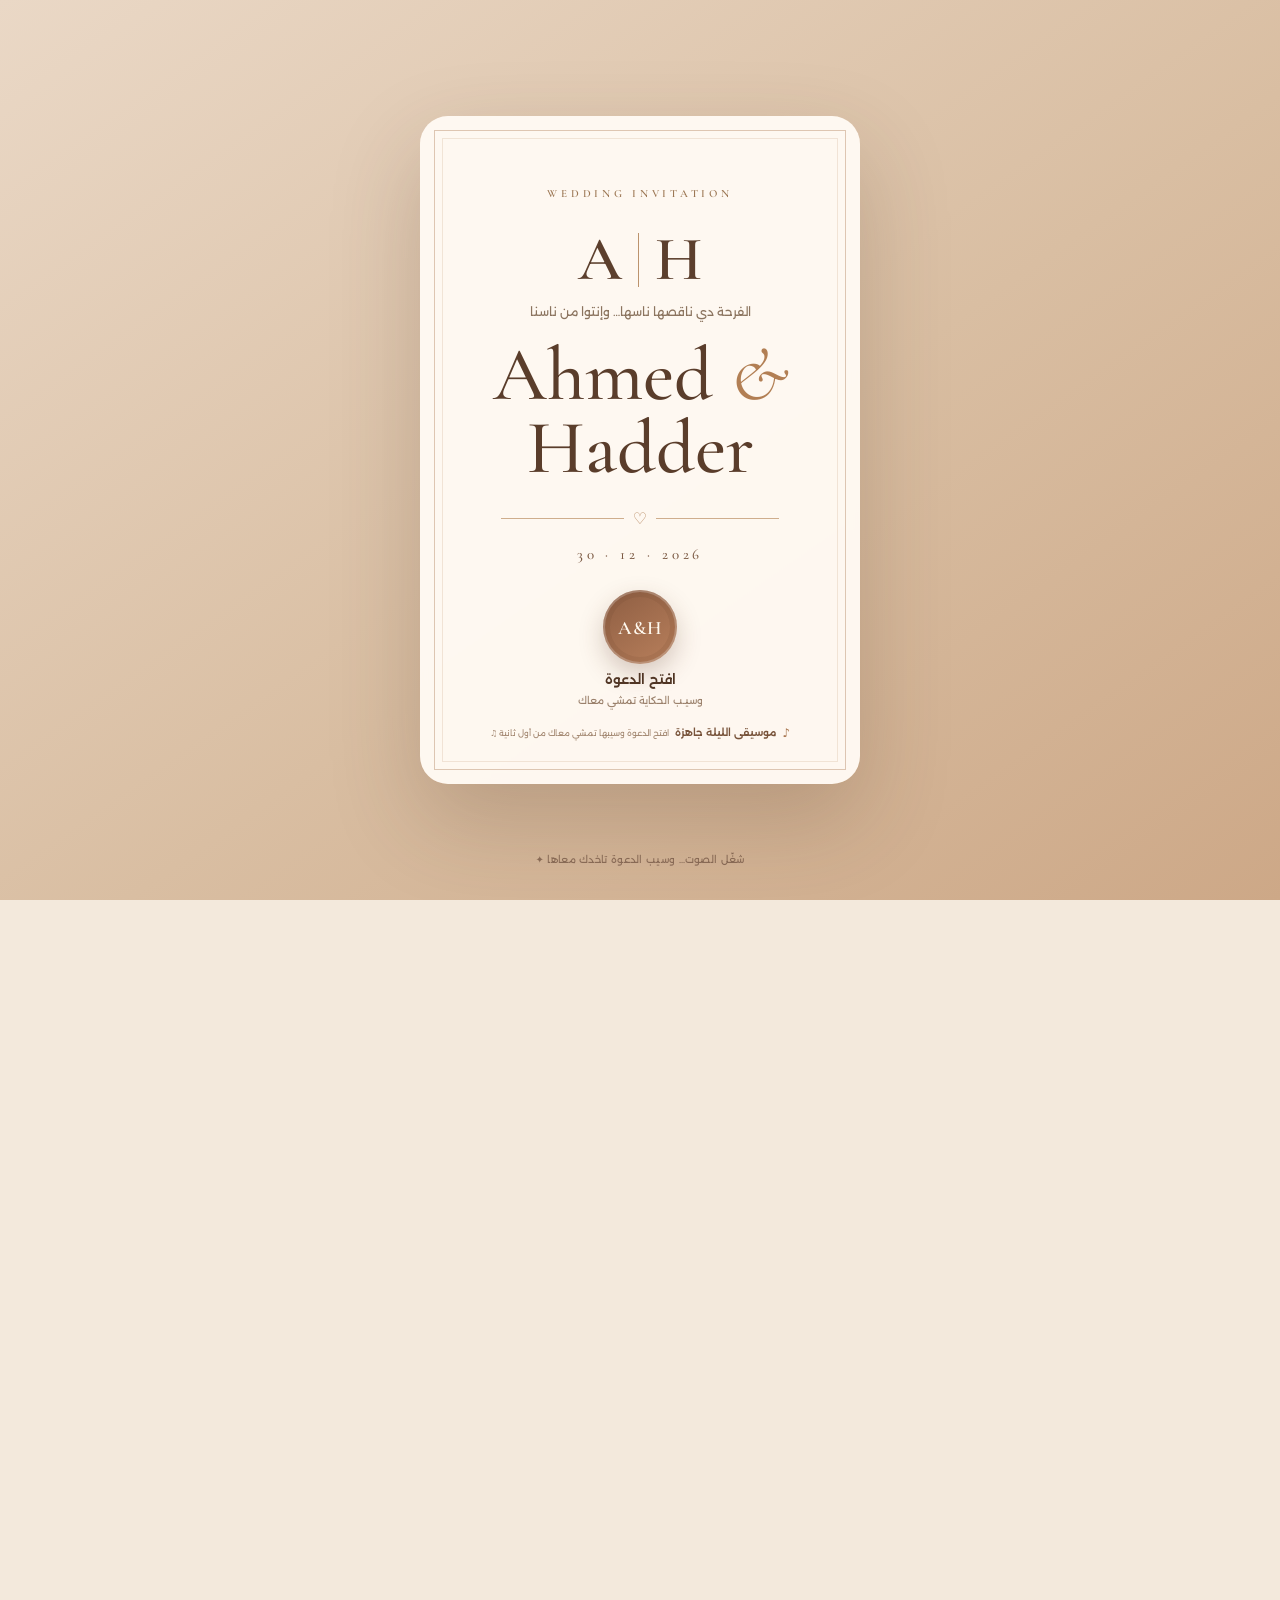
==== index.html @ 947fc5a4 "change" ====
<!doctype html>
<html lang="ar" dir="rtl">
<head>
  <meta charset="utf-8" />
  <base href="/" />
  <meta name="viewport" content="width=device-width, initial-scale=1, viewport-fit=cover" />
  <meta name="theme-color" content="#cdb091" />
  <meta name="description" content="دعوة زفاف Ahmed & Hadder" />
  <title>Ahmed & Hadder — Wedding Invitation</title>
  <link rel="preconnect" href="https://fonts.googleapis.com">
  <link rel="preconnect" href="https://fonts.gstatic.com" crossorigin>
  <link rel="preload" as="image" href="/assets/invitation-cover-v16.webp" type="image/webp" fetchpriority="high">
  <link href="https://fonts.googleapis.com/css2?family=Alexandria:wght@300;400;500;600&family=Cormorant+Garamond:ital,wght@0,400;0,500;0,600;1,500&display=swap" rel="stylesheet">
  <link rel="stylesheet" href="/styles.css?v=16" />
</head>
<body class="locked">

  <div id="intro" class="intro" aria-label="فتح دعوة الزفاف">
    <div class="intro-grain"></div>
    <div class="intro-floral intro-floral--tl" aria-hidden="true"></div>
    <div class="intro-floral intro-floral--tr" aria-hidden="true"></div>
    <div class="intro-floral intro-floral--bl" aria-hidden="true"></div>
    <div class="intro-floral intro-floral--br" aria-hidden="true"></div>

    <div id="introCard" class="intro-card">
      <div class="intro-card__border"></div>
      <span class="intro-kicker">WEDDING INVITATION</span>
      <div class="intro-monogram">A <i></i> H</div>
      <p class="intro-small">الفرحة دي ناقصها ناسها… وإنتوا من ناسنا</p>
      <h1>Ahmed <em>&</em> Hadder</h1>
      <div class="intro-divider"><span></span><b>♡</b><span></span></div>
      <p class="intro-date">30 · 12 · 2026</p>
      <button id="openInvite" class="open-btn" type="button">
        <span class="seal-mini">A&H</span>
        <strong>افتح الدعوة</strong>
        <small>وسيـب الحكاية تمشي معاك</small>
      </button>
      <div class="intro-song"><span>♪</span><b>موسيقى الليلة جاهزة</b><small>افتح الدعوة وسيبها تمشي معاك من أول ثانية ♫</small></div>
    </div>
    <p class="intro-note">شغّل الصوت… وسيب الدعوة تاخدك معاها ✦</p>
  </div>

  <audio id="weddingAudio" preload="auto" loop playsinline>
    <source src="/assets/wedding-song-v16.mp3" type="audio/mpeg">
    <source src="/assets/wedding-song-v16.webm" type="audio/webm">
  </audio>

  <main id="site" class="site" aria-hidden="true">
    <section class="cover" id="home">
      <div class="cover-floral cover-floral--tl" aria-hidden="true"></div>
      <div class="cover-floral cover-floral--tr" aria-hidden="true"></div>
      <div class="cover-floral cover-floral--bl" aria-hidden="true"></div>
      <div class="cover-floral cover-floral--br" aria-hidden="true"></div>
      <div class="cover-glow"></div>
      <figure class="cover-frame">
        <picture>
          <source srcset="/assets/invitation-cover-v16.webp" type="image/webp">
          <img src="/assets/invitation-cover-v16.jpeg" alt="Ahmed & Hadder wedding invitation" width="1024" height="1536" decoding="async" fetchpriority="high" />
        </picture>
        <div class="cover-shine"></div>
      </figure>
      <div class="cover-bottom">
        <span>OUR DAY • OUR PEOPLE</span>
        <div class="mouse"><i></i></div>
      </div>
    </section>

    <section class="story section paper-section" id="story">
      <div class="paper-orbit orbit-one"></div>
      <div class="paper-orbit orbit-two"></div>
      <div class="section-title reveal">
        <span class="en">A LITTLE NOTE FROM US</span>
        <h2>من هنا هنبدأ بيتنا</h2>
        <div class="tiny-flower">✦</div>
      </div>
      <div class="story-copy reveal">
        <p>عدّت تفاصيل كتير لحد ما وصلنا لليوم ده، بس أكتر حاجة متأكدين منها إننا عايزين نبدأه وسط الناس اللي بنحبهم. عشان كده الدعوة دي مش مجرد ميعاد… دي عشان تكونوا جزء من ذكرى هنفضل فاكرينها طول العمر.</p>
        <p class="story-second">تعالوا افرحوا معانا من قلبكم، اضحكوا وارقصوا وخلو الليلة دي تاخد حقها 🤎</p>
        <div class="signature">Ahmed <em>&</em> Hadder</div>
      </div>
    </section>

    <section class="countdown-section section" id="countdown">
      <div class="section-title reveal">
        <span class="en">SAVE THE DATE</span>
        <h2>فاضل قد إيه ونشوفكم؟</h2>
      </div>
      <div class="countdown reveal" aria-label="العد التنازلي للحفل">
        <div class="count-box"><strong id="days">00</strong><span>يوم</span></div>
        <div class="count-box"><strong id="hours">00</strong><span>ساعة</span></div>
        <div class="count-box"><strong id="minutes">00</strong><span>دقيقة</span></div>
        <div class="count-box"><strong id="seconds">00</strong><span>ثانية</span></div>
      </div>
      <p class="count-note reveal">الأربعاء · 30 ديسمبر 2026</p>
    </section>

    <section class="details section paper-section" id="details">
      <div class="section-title reveal">
        <span class="en">THE CELEBRATION</span>
        <h2> دي التفاصيل</h2>
      </div>

      <div class="detail-stack">
        <article class="detail-card reveal">
          <div class="detail-number">01</div>
          <div class="detail-icon">◷</div>
          <span>الوقت</span>
          <h3>7:00 PM</h3>
          <p>من 7 هنكون مستنيينكم… تعالوا بدري عشان نسلم عليكم قبل الزحمة 🤎</p>
          <button id="calendarBtn" class="calendar-inline" type="button"><span>＋</span> حط اليوم في التقويم</button>
        </article>

        <article class="detail-card reveal">
          <div class="detail-number">02</div>
          <div class="detail-icon">⌖</div>
          <span>المكان</span>
          <h3>Le Ciel Hotel</h3>
          <p>Lailaty Hall</p>
          <a id="mapBtn" class="soft-link" href="#" target="_blank" rel="noopener">هات الطريق <b>↗</b></a>
        </article>
      </div>


    </section>

    <section class="wishes section" id="wishes">
      <div class="section-title reveal">
        <span class="en">FROM OUR FAVORITE PEOPLE</span>
        <h2>كلمتين من ناسنا</h2>
        <p>كل كلمة منكم هتفضل حتة حلوة من اليوم ده</p>
      </div>
      <div class="wishes-slider reveal empty" id="wishesSlider" aria-label="تعليقات الأهل والأصدقاء">
        <div class="wishes-viewport">
          <div class="wishes-track" id="wishesTrack"></div>
        </div>
        <div class="wishes-controls">
          <button id="wishPrev" class="wish-nav" type="button" aria-label="التعليق السابق">‹</button>
          <div class="wish-count" aria-live="polite"><strong id="wishCurrent">00</strong><i></i><span id="wishTotal">00</span></div>
          <button id="wishNext" class="wish-nav" type="button" aria-label="التعليق التالي">›</button>
        </div>
      </div>

      <div class="guestbook reveal">
        <div class="guestbook-head">
          <span>GUEST BOOK</span>
          <h3>سيب لنا كلمة نرجع نقراها بعدين</h3>
        </div>
        <form id="wishForm" class="wish-form">
          <input id="wishName" type="text" maxlength="30" placeholder="اسمك" required />
          <textarea id="wishMessage" maxlength="180" placeholder="اكتب اللي نفسك تقوله لـ Ahmed & Hadder…" required></textarea>
          <button type="submit" class="primary-btn">سيب كلمتك 🤎</button>
        </form>
      </div>
    </section>

    <section class="closing section paper-section" id="closing">
      <div class="closing-card reveal">
        <span class="en">CAN'T WAIT TO SEE YOU</span>
        <div class="closing-mark">A <i></i> H</div>
        <h2>مستنيينكم</h2>
        <p>من غيركم الليلة هتبقى ناقصة. مش محتاجين منكم غير إنكم تيجوا بقلب خفيف وفرحة كبيرة، ونعيش اليوم ده سوا.</p>
        <div class="closing-date">30 / 12 / 2026</div>
      </div>
    </section>

    <footer>
      <span>ONE NIGHT • ONE MEMORY</span>
      <strong>Ahmed & Hadder</strong>
      <small class="music-credit">Local wedding audio • loops all night ♫</small>
      <small class="dev-credit">DEV : Ziad</small>
    </footer>
  </main>

  <div id="player" class="player local-audio-player" aria-label="مشغل موسيقى الفرح">
    <button id="audioToggle" class="audio-toggle" type="button" aria-label="تشغيل أو إيقاف الموسيقى">
      <span class="audio-icon audio-icon-play">▶</span>
      <span class="audio-icon audio-icon-pause">Ⅱ</span>
    </button>
    <div class="audio-copy">
      <small>NOW PLAYING • LOCAL AUDIO</small>
      <strong>عشان حبيبي — أغنية الفرح</strong>
      <div class="audio-progress" id="audioProgress" role="progressbar" aria-label="تقدم الأغنية">
        <i id="audioProgressBar"></i>
      </div>
    </div>
    <button id="audioMute" class="audio-mute" type="button" aria-label="كتم الصوت">♪</button>
  </div>

  <div class="scroll-progress" aria-hidden="true"><i id="scrollProgress"></i></div>
  <div id="toast" class="toast" role="status"></div>

  <script src="/app.js?v=16" defer></script>
</body>
</html>
---- styles.css ----
:root{
  --paper:#f3e9dc;
  --paper-2:#ead9c7;
  --latte:#d4b493;
  --latte-2:#c19a75;
  --brown:#5c3f2d;
  --brown-2:#7b5940;
  --ink:#37271d;
  --cream:#fffaf4;
  --gold:#b88758;
  --rose:#9a6e5b;
  --line:rgba(92,63,45,.16);
  --shadow:0 30px 80px rgba(81,54,35,.18);
}
*{box-sizing:border-box}
html{scroll-behavior:smooth;background:var(--paper)}
body{margin:0;background:var(--paper);color:var(--ink);font-family:"Alexandria",system-ui,sans-serif;overflow-x:hidden}
body.locked{overflow:hidden}
button,a,input,textarea{font:inherit}
button{cursor:pointer}
a{text-decoration:none;color:inherit}
::selection{background:#b88758;color:#fff}

/* Intro */
.intro{position:fixed;inset:0;z-index:9999;display:grid;place-items:center;overflow:hidden;background:
radial-gradient(circle at 12% 15%,rgba(255,255,255,.72),transparent 25%),
radial-gradient(circle at 86% 84%,rgba(160,110,75,.12),transparent 29%),
linear-gradient(145deg,#ead8c6 0%,#d9bea2 52%,#cda887 100%);transition:opacity 1s ease,visibility 1s ease;isolation:isolate}
.intro::before{content:"";position:absolute;inset:-20%;background:repeating-linear-gradient(0deg,rgba(255,255,255,.08) 0 1px,transparent 1px 4px);opacity:.5;mix-blend-mode:soft-light;transform:rotate(-9deg);pointer-events:none}
.intro.hide{opacity:0;visibility:hidden;pointer-events:none}
.intro-grain{position:absolute;inset:0;opacity:.16;pointer-events:none;background-image:url("data:image/svg+xml,%3Csvg viewBox='0 0 180 180' xmlns='http://www.w3.org/2000/svg'%3E%3Cfilter id='n'%3E%3CfeTurbulence type='fractalNoise' baseFrequency='.8' numOctaves='4' stitchTiles='stitch'/%3E%3C/filter%3E%3Crect width='100%25' height='100%25' filter='url(%23n)' opacity='.25'/%3E%3C/svg%3E")}
.botanical{position:absolute;width:340px;height:520px;opacity:.22;filter:blur(.1px);border-radius:50%;pointer-events:none}
.botanical::before,.botanical::after{content:"";position:absolute;border:1px solid rgba(85,58,40,.42);border-radius:70% 0 70% 0;transform:rotate(28deg)}
.botanical::before{width:150px;height:55px;left:60px;top:150px;box-shadow:60px 70px 0 -1px rgba(0,0,0,0),60px 70px 0 0 rgba(85,58,40,.25)}
.botanical::after{width:125px;height:46px;left:155px;top:235px;transform:rotate(210deg)}
.botanical-a{left:-120px;top:-150px;transform:rotate(18deg)}
.botanical-b{right:-110px;bottom:-180px;transform:rotate(205deg)}
.intro-card{position:relative;z-index:2;width:min(88vw,440px);min-height:610px;padding:72px 42px 44px;background:rgba(255,250,244,.92);box-shadow:0 36px 90px rgba(81,53,33,.28);display:flex;flex-direction:column;align-items:center;justify-content:center;text-align:center;transition:transform 1.15s cubic-bezier(.2,.8,.2,1),opacity .8s ease;transform-origin:center}
.intro-card::before,.intro-card::after{content:"";position:absolute;width:150px;height:150px;border:1px solid rgba(184,135,88,.26);border-radius:50%}
.intro-card::before{left:-82px;top:-78px}.intro-card::after{right:-78px;bottom:-70px}
.intro-card__border{position:absolute;inset:16px;border:1px solid rgba(184,135,88,.45);pointer-events:none}
.intro-card__border::after{content:"";position:absolute;inset:7px;border:1px solid rgba(184,135,88,.18)}
.intro-kicker{font:600 11px/1 "Cormorant Garamond",serif;letter-spacing:.34em;color:#9b7653}
.intro-monogram{direction:ltr;display:flex;align-items:center;gap:16px;font:600 62px/1 "Cormorant Garamond",serif;color:var(--brown);margin:30px 0 13px}.intro-monogram i{width:1px;height:54px;background:#bc936d}
.intro-small{font-size:12px;color:#8b745f;margin:0}.intro h1{direction:ltr;font:500 clamp(50px,8vw,76px)/.96 "Cormorant Garamond",serif;color:#5a3d2b;margin:20px 0 14px}.intro h1 em{font-weight:400;color:#b27f54}
.intro-divider{display:flex;align-items:center;gap:9px;width:78%;color:#b78961;margin:11px 0}.intro-divider span{height:1px;background:#cfae8d;flex:1}.intro-divider b{font-weight:400}
.intro-date{direction:ltr;font:500 15px/1 "Cormorant Garamond",serif;letter-spacing:.26em;color:#7c5b44;margin:8px 0 28px}
.open-btn{border:0;background:transparent;display:flex;flex-direction:column;align-items:center;color:#503524;gap:7px;padding:0}.open-btn strong{font-size:13px;font-weight:600}.open-btn small{font-size:10px;color:#9b816c;font-weight:400}.seal-mini{width:74px;height:74px;border-radius:50%;display:grid;place-items:center;background:linear-gradient(145deg,#8d5d42,#b9805c);color:#fff9ef;box-shadow:0 10px 25px rgba(94,57,37,.25),inset 0 0 0 2px rgba(255,255,255,.22),inset 0 0 0 7px rgba(85,49,30,.09);font:600 19px/1 "Cormorant Garamond",serif;letter-spacing:.06em;transition:.35s ease}.open-btn:hover .seal-mini{transform:translateY(-4px) rotate(-4deg);box-shadow:0 16px 32px rgba(94,57,37,.32),inset 0 0 0 2px rgba(255,255,255,.22),inset 0 0 0 7px rgba(85,49,30,.09)}
.intro.opening .intro-card{transform:scale(1.06) rotateX(7deg);opacity:0}.intro-note{position:absolute;bottom:max(24px,env(safe-area-inset-bottom));font-size:10px;color:#6f5140;opacity:.72;letter-spacing:.03em}

.site{opacity:0;transition:opacity .8s ease}.site.ready{opacity:1}.section{position:relative;padding:110px 22px;overflow:hidden}
.paper-section{background:linear-gradient(180deg,#f7efe5,#edddcb)}
.paper-section::before{content:"";position:absolute;inset:0;background-image:linear-gradient(rgba(91,62,42,.025) 1px,transparent 1px),linear-gradient(90deg,rgba(91,62,42,.025) 1px,transparent 1px);background-size:28px 28px;mask-image:linear-gradient(to bottom,transparent,#000 20%,#000 80%,transparent);pointer-events:none}
.section-title{text-align:center;position:relative;z-index:2}.section-title .en{direction:ltr;display:block;font:600 11px/1 "Cormorant Garamond",serif;letter-spacing:.37em;color:#a3734c;margin-bottom:16px}.section-title h2{font-size:clamp(32px,5vw,58px);font-weight:500;line-height:1.4;margin:0;color:#523827}.section-title p{font-size:13px;color:#8a6d59;margin:12px 0 0}.tiny-flower{color:#b88758;margin-top:12px}

/* Cover using the user's exact image */
.cover{position:relative;min-height:100svh;background:linear-gradient(180deg,#cdb091 0%,#e4d0ba 52%,#f2e7db 100%);display:flex;align-items:center;justify-content:center;padding:34px 16px 86px;overflow:hidden}
.cover::before{content:"";position:absolute;inset:0;background:radial-gradient(circle at 50% 16%,rgba(255,255,255,.6),transparent 36%),radial-gradient(circle at 10% 86%,rgba(116,72,45,.12),transparent 30%)}
.cover-glow{position:absolute;width:80vw;height:80vw;border-radius:50%;border:1px solid rgba(255,255,255,.35);box-shadow:0 0 0 60px rgba(255,255,255,.08),0 0 0 120px rgba(255,255,255,.04)}
.cover-frame{position:relative;z-index:2;margin:0;width:min(92vw,615px);filter:drop-shadow(0 30px 48px rgba(79,49,29,.25));animation:coverFloat 7s ease-in-out infinite}
.cover-frame::before{content:"";position:absolute;inset:-9px;border:1px solid rgba(255,255,255,.62);z-index:2;pointer-events:none}.cover-frame img{display:block;width:100%;height:auto;max-height:88svh;object-fit:contain;background:#fff;border-radius:3px}.cover-shine{position:absolute;inset:0;overflow:hidden;pointer-events:none}.cover-shine::after{content:"";position:absolute;top:-20%;left:-55%;width:34%;height:140%;background:linear-gradient(90deg,transparent,rgba(255,255,255,.18),transparent);transform:rotate(10deg);animation:shine 5.8s ease-in-out infinite 1.2s}
.cover-bottom{position:absolute;bottom:22px;left:50%;transform:translateX(-50%);z-index:3;display:flex;flex-direction:column;align-items:center;gap:9px;color:#6b4d38}.cover-bottom>span{direction:ltr;font:600 9px/1 "Cormorant Garamond",serif;letter-spacing:.3em}.mouse{width:20px;height:31px;border:1px solid rgba(96,65,45,.46);border-radius:14px;display:flex;justify-content:center;padding-top:6px}.mouse i{width:2px;height:7px;border-radius:5px;background:#8d6549;animation:mouse 1.6s ease infinite}
@keyframes coverFloat{0%,100%{transform:translateY(0)}50%{transform:translateY(-8px)}}@keyframes shine{0%,45%{left:-55%}65%,100%{left:125%}}@keyframes mouse{0%{transform:translateY(0);opacity:1}80%,100%{transform:translateY(8px);opacity:0}}

.story{min-height:90svh;display:flex;flex-direction:column;justify-content:center;align-items:center}.story-copy{position:relative;z-index:2;width:min(720px,94%);text-align:center;margin-top:38px}.story-copy p{font-size:clamp(15px,2vw,18px);line-height:2.2;color:#6f5441;margin:0 auto;max-width:640px}.signature{direction:ltr;font:500 clamp(44px,7vw,70px)/1 "Cormorant Garamond",serif;color:#815a3c;margin-top:38px}.signature em{color:#bd8b60;font-weight:400}.paper-orbit{position:absolute;border:1px solid rgba(152,103,68,.13);border-radius:50%}.orbit-one{width:460px;height:460px;right:-250px;top:10%}.orbit-two{width:520px;height:520px;left:-340px;bottom:-140px}

.countdown-section{background:linear-gradient(160deg,#b89677 0%,#c9a989 50%,#af896b 100%);color:#fff;min-height:78svh;display:flex;flex-direction:column;justify-content:center}.countdown-section::after{content:"";position:absolute;inset:0;background:radial-gradient(circle at 15% 15%,rgba(255,255,255,.18),transparent 28%),radial-gradient(circle at 84% 80%,rgba(69,42,26,.14),transparent 30%)}.countdown-section .section-title{z-index:2}.countdown-section .section-title .en{color:#f4dfca}.countdown-section .section-title h2{color:#fff8f1}.countdown{position:relative;z-index:2;width:min(900px,96%);margin:52px auto 0;display:grid;grid-template-columns:repeat(4,1fr);gap:13px}.count-box{min-height:160px;border:1px solid rgba(255,255,255,.38);background:rgba(255,255,255,.13);backdrop-filter:blur(9px);display:flex;flex-direction:column;align-items:center;justify-content:center;border-radius:28px}.count-box strong{direction:ltr;font:500 clamp(52px,8vw,78px)/.85 "Cormorant Garamond",serif}.count-box span{font-size:11px;margin-top:13px;opacity:.85}.count-note{position:relative;z-index:2;text-align:center;color:#fff0e0;font-size:12px;letter-spacing:.04em;margin-top:25px}

.details{padding-bottom:130px}.detail-stack{width:min(930px,96%);margin:52px auto 0;display:grid;grid-template-columns:1fr 1fr;gap:18px}.detail-card{position:relative;background:rgba(255,250,244,.72);border:1px solid rgba(128,86,58,.14);border-radius:30px;padding:42px 34px;text-align:center;box-shadow:0 24px 60px rgba(85,56,36,.08);overflow:hidden}.detail-card::after{content:"";position:absolute;width:150px;height:150px;border:1px solid rgba(182,132,91,.14);border-radius:50%;right:-80px;bottom:-85px}.detail-number{position:absolute;left:25px;top:22px;font:600 12px/1 "Cormorant Garamond",serif;letter-spacing:.18em;color:#bb8d67}.detail-icon{width:62px;height:62px;border-radius:50%;margin:0 auto 20px;display:grid;place-items:center;border:1px solid rgba(151,101,67,.26);color:#9a6c4d;font-size:27px;background:#f8eee3}.detail-card>span{font-size:11px;color:#9a816c}.detail-card h3{direction:ltr;font:500 clamp(31px,4vw,46px)/1.1 "Cormorant Garamond",serif;color:#65462f;margin:10px 0}.detail-card p{font-size:12px;color:#8d735f;margin:6px 0}.soft-link{display:inline-flex;gap:8px;align-items:center;margin-top:20px;padding-bottom:5px;border-bottom:1px solid rgba(132,87,54,.35);font-size:11px;color:#7a5236}.soft-link b{font-size:15px;font-weight:400}.timeline{width:min(880px,94%);margin:34px auto 0;padding:26px 32px;background:#6c4b35;color:#fff7ef;border-radius:24px;display:grid;grid-template-columns:1fr 60px 1fr 60px 1fr;align-items:center;text-align:center;box-shadow:0 18px 45px rgba(88,55,33,.18)}.timeline div{display:flex;flex-direction:column;gap:5px}.timeline b{direction:ltr;font:500 26px/1 "Cormorant Garamond",serif;color:#f2d5b9}.timeline span{font-size:10px;opacity:.8}.timeline i{height:1px;background:rgba(255,255,255,.28)}.actions{display:flex;justify-content:center;gap:12px;flex-wrap:wrap;margin-top:32px}.primary-btn,.secondary-btn{border-radius:999px;padding:15px 25px;font-size:11px;transition:.3s ease;border:1px solid #6f4b34}.primary-btn{background:#68472f;color:#fffaf4}.secondary-btn{background:transparent;color:#68472f}.primary-btn:hover,.secondary-btn:hover{transform:translateY(-2px);box-shadow:0 13px 30px rgba(95,59,34,.16)}

.wishes{background:#d9bea2;padding-top:120px;padding-bottom:130px}.wishes::before{content:"";position:absolute;inset:0;background:radial-gradient(circle at 14% 20%,rgba(255,255,255,.2),transparent 25%),radial-gradient(circle at 90% 78%,rgba(110,67,42,.11),transparent 30%)}.wishes .section-title h2{color:#513729}.wishes .section-title .en{color:#75523c}.wishes-marquee{position:relative;z-index:2;width:100vw;margin-right:calc((100vw - 100%)/-2);margin-top:45px;overflow:hidden;mask-image:linear-gradient(to left,transparent,#000 8%,#000 92%,transparent)}.wishes-track{display:flex;gap:16px;width:max-content;animation:wishes 32s linear infinite;padding:12px 10px 26px}.wishes-marquee:hover .wishes-track{animation-play-state:paused}.wish-card{width:330px;min-height:210px;background:#f9f1e8;border:1px solid rgba(91,59,38,.11);border-radius:28px;padding:24px;box-shadow:0 18px 44px rgba(92,57,33,.1);display:grid;grid-template-columns:48px 1fr;grid-template-rows:auto 1fr;column-gap:12px;align-content:start}.avatar{grid-row:1;width:48px;height:48px;border-radius:50%;display:grid;place-items:center;background:#b28766;color:#fff;font-weight:600}.wish-card>div:nth-child(2){display:flex;flex-direction:column;justify-content:center}.wish-card strong{font-size:12px;color:#533725}.wish-card span{font-size:9px;color:#9b7e69;margin-top:3px}.wish-card p{grid-column:1/-1;font-size:12px;line-height:2;color:#735a48;margin:18px 0 0}.guestbook{position:relative;z-index:2;width:min(760px,94%);margin:55px auto 0;background:#fff8ef;border-radius:34px;padding:42px;box-shadow:0 28px 70px rgba(85,55,34,.12)}.guestbook-head{text-align:center}.guestbook-head span{direction:ltr;font:600 10px/1 "Cormorant Garamond",serif;letter-spacing:.35em;color:#a47854}.guestbook-head h3{font-size:28px;margin:10px 0 26px;color:#553a28}.wish-form{display:grid;gap:11px}.wish-form input,.wish-form textarea{width:100%;border:1px solid rgba(101,68,46,.15);background:#f4e8db;color:#513828;border-radius:18px;outline:none;padding:14px 16px;font-size:12px;transition:.2s ease}.wish-form textarea{min-height:120px;resize:vertical}.wish-form input:focus,.wish-form textarea:focus{border-color:#a57350;box-shadow:0 0 0 3px rgba(167,115,80,.09)}.wish-form .primary-btn{justify-self:center;margin-top:4px}.local-wishes{display:grid;gap:10px;margin-top:22px}.local-wish{background:#f2e4d5;border-radius:18px;padding:14px 16px}.local-wish strong{font-size:11px}.local-wish p{font-size:11px;line-height:1.8;margin:6px 0 0;color:#765b48}@keyframes wishes{from{transform:translateX(0)}to{transform:translateX(50%)}}

.closing{min-height:85svh;display:grid;place-items:center}.closing-card{position:relative;z-index:2;width:min(720px,94%);text-align:center;padding:86px 35px;border:1px solid rgba(151,103,68,.3);border-radius:320px 320px 30px 30px;background:rgba(255,250,245,.78);box-shadow:0 28px 70px rgba(82,53,34,.09)}.closing-card .en{direction:ltr;font:600 10px/1 "Cormorant Garamond",serif;letter-spacing:.34em;color:#9f7453}.closing-mark{direction:ltr;display:flex;align-items:center;justify-content:center;gap:14px;font:600 54px/1 "Cormorant Garamond",serif;color:#68472f;margin:20px 0}.closing-mark i{width:1px;height:42px;background:#b98a64}.closing-card h2{font-size:clamp(30px,5vw,52px);font-weight:500;margin:12px 0;color:#543827}.closing-card p{font-size:13px;line-height:2;color:#876b57;max-width:540px;margin:0 auto}.closing-date{direction:ltr;font:500 19px/1 "Cormorant Garamond",serif;letter-spacing:.24em;color:#916645;margin-top:30px}
footer{background:#4e3525;color:#ead6c3;padding:38px 20px;text-align:center;display:flex;flex-direction:column;gap:8px}footer span{font:500 10px/1 "Cormorant Garamond",serif;letter-spacing:.23em;opacity:.7}footer strong{direction:ltr;font:500 28px/1 "Cormorant Garamond",serif;color:#fff2e5}

/* Player + auto scroll */
.player{position:fixed;z-index:500;left:max(14px,env(safe-area-inset-left));bottom:max(14px,env(safe-area-inset-bottom));display:grid;grid-template-columns:48px minmax(135px,210px) 49px;align-items:center;gap:10px;padding:8px 9px;background:rgba(255,248,240,.92);border:1px solid rgba(109,74,50,.14);border-radius:999px;box-shadow:0 16px 44px rgba(80,50,30,.2);backdrop-filter:blur(14px);opacity:0;transform:translateY(25px);pointer-events:none;transition:.45s ease}.player.show{opacity:1;transform:none;pointer-events:auto}.player-disc{width:48px;height:48px;border-radius:50%;border:0;background:radial-gradient(circle at center,#d9bd9f 0 8%,#5d402d 9% 15%,#7a563d 16% 55%,#4d3324 56% 60%,#7a563d 61%);display:grid;place-items:center;color:#fff;box-shadow:inset 0 0 0 1px rgba(255,255,255,.15)}.player.playing .player-disc{animation:spin 4s linear infinite}.player-disc span{width:19px;height:19px;border-radius:50%;background:#e7cdb3;display:grid;place-items:center;color:#5d3f2b;font-size:10px}.player-copy{min-width:0;direction:ltr;text-align:left}.player-copy small{display:block;font:600 8px/1 "Cormorant Garamond",serif;letter-spacing:.2em;color:#9a7659}.player-copy strong{display:block;white-space:nowrap;overflow:hidden;text-overflow:ellipsis;font-size:10px;color:#523824;margin:5px 0 7px}.audio-line{height:2px;background:#e2cdb8;border-radius:4px;overflow:hidden}.audio-line i{display:block;width:0;height:100%;background:#7b553c}.scroll-toggle{width:48px;height:48px;border-radius:50%;border:1px solid rgba(92,62,42,.18);background:#f2e4d6;color:#6b4830;display:flex;flex-direction:column;align-items:center;justify-content:center;gap:1px}.scroll-toggle span{font-size:15px;line-height:1}.scroll-toggle small{font:700 6px/1 "Cormorant Garamond",serif;letter-spacing:.06em}.scroll-toggle:not(.active){opacity:.45}.scroll-progress{position:fixed;top:0;left:0;right:0;height:3px;z-index:700;background:transparent}.scroll-progress i{display:block;width:0;height:100%;background:#8c6143;box-shadow:0 0 10px rgba(140,97,67,.35)}.toast{position:fixed;z-index:800;left:50%;bottom:100px;transform:translate(-50%,18px);background:#513726;color:#fff7ef;border-radius:999px;padding:11px 18px;font-size:10px;opacity:0;pointer-events:none;transition:.3s ease}.toast.show{opacity:1;transform:translate(-50%,0)}@keyframes spin{to{transform:rotate(360deg)}}

.reveal{opacity:0;transform:translateY(30px);transition:opacity .85s ease,transform .85s cubic-bezier(.2,.8,.2,1)}.reveal.in-view{opacity:1;transform:none}

@media(max-width:760px){
  .intro-card{min-height:560px;padding:58px 30px 38px}.intro-monogram{font-size:54px}.intro h1{font-size:52px}.seal-mini{width:68px;height:68px}
  .section{padding:88px 15px}.cover{padding:20px 12px 76px}.cover-frame{width:min(94vw,560px)}.cover-frame img{max-height:90svh}
  .countdown{grid-template-columns:repeat(2,1fr);gap:10px}.count-box{min-height:126px}.detail-stack{grid-template-columns:1fr}.timeline{grid-template-columns:1fr;padding:22px 18px;gap:13px}.timeline i{width:1px;height:22px;justify-self:center}.actions{width:100%;max-width:560px;margin-left:auto;margin-right:auto}.primary-btn,.secondary-btn{width:100%;text-align:center}.guestbook{padding:30px 18px;border-radius:28px}.wishes-track{animation-duration:25s}.wish-card{width:286px}.closing-card{padding:72px 22px}.player{grid-template-columns:44px minmax(115px,1fr) 44px;right:14px;left:14px}.player-disc,.scroll-toggle{width:44px;height:44px}.player-copy strong{font-size:9px}.player-copy small{font-size:7px}}
@media(max-height:690px) and (max-width:760px){.intro-card{min-height:510px;padding-top:42px}.intro-monogram{margin:19px 0 8px}.intro h1{margin:13px 0 10px}.intro-date{margin-bottom:18px}.intro-note{display:none}}
@media(prefers-reduced-motion:reduce){*{animation:none!important;transition:none!important;scroll-behavior:auto!important}.reveal{opacity:1;transform:none}}

/* v3 heartfelt details + YouTube audio host */
.intro-song{direction:rtl;margin-top:18px;display:flex;align-items:center;justify-content:center;gap:6px;color:#78533a;font-size:10px}.intro-song span{font-size:12px;color:#a97650}.intro-song b{font-weight:600}.intro-song small{color:#a58a74}.story-second{margin-top:18px!important;color:#866954!important;font-size:13px!important}.yt-audio-host{position:fixed!important;width:200px!important;height:200px!important;left:-10000px!important;top:-10000px!important;overflow:hidden!important;pointer-events:none!important}.player-copy a{display:block;min-width:0}.player-copy a:hover strong{color:#8a5d3e}.cover-frame{will-change:transform}.site.ready .cover-frame{animation:coverReveal .95s cubic-bezier(.2,.8,.2,1) both,coverFloat 7s ease-in-out infinite .95s}@keyframes coverReveal{from{opacity:0;transform:scale(.965) translateY(16px);filter:blur(5px)}to{opacity:1;transform:scale(1) translateY(0);filter:blur(0)}}

/* =========================
   V4 — slider + looping auto scroll
   ========================= */
.rsvp-btn{display:inline-flex;flex-direction:column;align-items:center;justify-content:center;gap:4px;min-width:210px}
.rsvp-btn span{font-size:11px;line-height:1.2}
.rsvp-btn small{direction:ltr;font:500 11px/1 "Cormorant Garamond",serif;letter-spacing:.08em;opacity:.72}

/* Replace marquee with a clean slider */
.wishes-slider{position:relative;z-index:2;width:min(760px,92%);margin:48px auto 0}
.wishes-viewport{overflow:hidden;border-radius:30px;box-shadow:0 24px 60px rgba(92,57,33,.1)}
.wishes-track{display:flex;width:100%;gap:0!important;padding:0!important;animation:none!important;transition:transform .7s cubic-bezier(.22,.8,.24,1);will-change:transform;direction:ltr}
.wish-card{flex:0 0 100%;width:100%!important;min-height:235px;border-radius:30px!important;padding:34px 38px!important;display:grid!important;grid-template-columns:54px 1fr!important;grid-template-rows:auto 1fr!important;column-gap:14px!important;direction:rtl;text-align:right;background:rgba(255,249,242,.94)!important;border:1px solid rgba(91,59,38,.1)!important;box-shadow:none!important}
.wish-card .avatar{width:54px;height:54px;background:linear-gradient(145deg,#b98b67,#8f6245);box-shadow:inset 0 0 0 1px rgba(255,255,255,.28)}
.wish-meta{display:flex;flex-direction:column;justify-content:center}
.wish-card strong{font-size:13px!important;color:#513626!important}
.wish-card span{font-size:9px!important;color:#9d8069!important;margin-top:4px!important}
.wish-card p{grid-column:1/-1!important;margin:24px 0 0!important;font-size:14px!important;line-height:2.05!important;color:#6b5140!important;max-width:620px}
.wishes-controls{display:flex;align-items:center;justify-content:center;gap:18px;margin-top:18px}
.wish-nav{width:42px;height:42px;border-radius:50%;border:1px solid rgba(89,58,38,.14);background:rgba(255,248,240,.72);color:#63452f;font:500 28px/1 "Cormorant Garamond",serif;display:grid;place-items:center;transition:.25s ease;box-shadow:0 10px 24px rgba(86,53,31,.07)}
.wish-nav:hover{transform:translateY(-2px);background:#fff8f0;box-shadow:0 14px 28px rgba(86,53,31,.11)}
.wish-count{direction:ltr;display:flex;align-items:center;gap:10px;min-width:90px;justify-content:center;color:#6b4932;font-family:"Cormorant Garamond",serif}
.wish-count strong{font-size:18px;font-weight:600;color:#513727}.wish-count span{font-size:14px;color:#9e8068}.wish-count i{width:26px;height:1px;background:rgba(91,59,38,.28)}

/* Cleaner guestbook spacing after slider */
.guestbook{margin-top:44px!important}
.local-wishes:empty{display:none}

/* Stacked floating controls: music above, auto-scroll below */
.player{left:max(14px,env(safe-area-inset-left))!important;right:auto!important;bottom:max(14px,env(safe-area-inset-bottom))!important;display:flex!important;flex-direction:column!important;align-items:stretch!important;gap:7px!important;width:280px!important;grid-template-columns:none!important;padding:8px!important;border-radius:24px!important;background:rgba(255,248,240,.94)!important}
.player-audio-row{display:grid;grid-template-columns:44px 1fr;align-items:center;gap:10px;padding:2px}
.player-disc{width:44px!important;height:44px!important;flex:0 0 44px}
.player-copy{min-width:0}
.player-copy strong{font-size:10px!important;margin:4px 0 7px!important}
.scroll-toggle{width:100%!important;height:auto!important;min-height:42px;border-radius:16px!important;display:grid!important;grid-template-columns:32px 1fr!important;align-items:center!important;justify-content:initial!important;gap:8px!important;padding:7px 10px!important;text-align:right;background:#efe0d2!important;color:#63452f!important;opacity:1!important}
.scroll-toggle>span{width:32px;height:32px;border-radius:50%;background:#7a543a;color:#fff8f0;display:grid;place-items:center;font-size:14px!important;transition:.25s ease}
.scroll-toggle>div{display:flex;flex-direction:column;gap:3px;line-height:1.1}
.scroll-toggle strong{font-size:10px;font-weight:600}.scroll-toggle small{font:500 8px/1 Alexandria,sans-serif!important;letter-spacing:0!important;color:#9b775d}
.scroll-toggle.waiting>span{animation:autoPulse 1.1s ease-in-out infinite}.scroll-toggle:not(.active)>span{background:#c6ad98}.scroll-toggle:not(.active){background:#f2e7dc!important;color:#9a816f!important}
@keyframes autoPulse{50%{transform:translateY(3px);opacity:.7}}

/* More breathing room so fixed controls don't cover final content */
footer{padding-bottom:120px!important}

@media(max-width:760px){
  .wishes-slider{width:min(94%,620px);margin-top:34px}
  .wish-card{min-height:250px;padding:26px 22px!important;grid-template-columns:48px 1fr!important}.wish-card .avatar{width:48px;height:48px}.wish-card p{font-size:12px!important;line-height:2!important;margin-top:20px!important}
  .guestbook{margin-top:34px!important}
  .player{width:240px!important;left:10px!important;bottom:max(10px,env(safe-area-inset-bottom))!important;right:auto!important;padding:7px!important;border-radius:21px!important}
  .player-audio-row{grid-template-columns:40px 1fr;gap:8px}.player-disc{width:40px!important;height:40px!important}.scroll-toggle{min-height:39px!important;padding:6px 8px!important}.scroll-toggle>span{width:29px;height:29px}.scroll-toggle strong{font-size:9px}.scroll-toggle small{font-size:7px!important}
  .rsvp-btn{min-width:100%}
}

/* V5 — hands-off cinematic scroll + cleaner looping music player */
.player{
  width:260px!important;
  display:block!important;
  padding:9px 10px!important;
  border-radius:22px!important;
}
.player-audio-row{
  display:grid!important;
  grid-template-columns:44px minmax(0,1fr)!important;
  align-items:center!important;
  gap:10px!important;
}
.player-copy strong{margin:4px 0 3px!important}
.loop-note{
  display:block;
  font-size:7px;
  line-height:1.5;
  color:#a1846e;
  white-space:nowrap;
  overflow:hidden;
  text-overflow:ellipsis;
}

/* Keep the message visually above the navigation arrows. */
.wishes-viewport{position:relative}
.wish-card{align-content:start!important}
.wishes-controls{
  position:relative;
  z-index:3;
  margin-top:16px!important;
  padding-top:2px;
}

@media (max-width:640px){
  .player{width:225px!important;padding:7px 8px!important}
  .player-audio-row{grid-template-columns:40px minmax(0,1fr)!important;gap:8px!important}
  .loop-note{font-size:6.5px}
  .wishes-controls{margin-top:14px!important}
}

/* =========================
   V6 — simpler comments + inline calendar + audio-only wedding music
   ========================= */
.calendar-inline{
  position:relative;
  z-index:2;
  display:inline-flex;
  align-items:center;
  justify-content:center;
  gap:8px;
  margin-top:20px;
  padding:12px 18px;
  border:1px solid rgba(104,71,47,.22);
  border-radius:999px;
  background:#68472f;
  color:#fffaf4;
  font-size:10px;
  box-shadow:0 12px 28px rgba(95,59,34,.13);
  transition:.25s ease;
}
.calendar-inline span{font-size:15px;line-height:1;font-weight:300}
.calendar-inline:hover{transform:translateY(-2px);box-shadow:0 16px 34px rgba(95,59,34,.17)}
.actions{display:none!important}
.rsvp-btn{display:none!important}

/* Slider cards: name + message only. */
.wish-card{
  display:flex!important;
  flex-direction:column!important;
  justify-content:center!important;
  align-items:flex-start!important;
  min-height:220px!important;
  padding:36px 42px!important;
  direction:rtl;
  text-align:right;
}
.wish-card .avatar,.wish-card .wish-meta,.wish-card>span{display:none!important}
.wish-name{
  display:inline-block;
  position:relative;
  padding-bottom:11px;
  font-size:14px!important;
  line-height:1.2;
  color:#513626!important;
}
.wish-name::after{
  content:"";
  position:absolute;
  right:0;
  bottom:0;
  width:34px;
  height:1px;
  background:rgba(139,95,62,.35);
}
.wish-card p{
  grid-column:auto!important;
  margin:18px 0 0!important;
  font-size:14px!important;
  line-height:2.05!important;
  max-width:100%!important;
}
.local-wish{
  padding:15px 17px!important;
  border:1px solid rgba(101,68,46,.07);
}
.local-wish strong{display:block;font-size:11px;color:#513626}
.local-wish p{margin:7px 0 0!important}

/* Audio-only player. */
#weddingAudio{display:none!important}
.player-copy strong{display:block;white-space:nowrap;overflow:hidden;text-overflow:ellipsis}
.player-copy a{display:none!important}
.music-credit{display:block;margin-top:10px;font-size:7px;opacity:.45;font-weight:400;direction:ltr}
.yt-audio-host{display:none!important}

@media(max-width:760px){
  .calendar-inline{width:auto!important;min-width:190px;padding:12px 16px}
  .wish-card{min-height:225px!important;padding:28px 24px!important}
  .wish-card p{font-size:12px!important;line-height:2!important}
}

/* V7 — submitted guestbook messages live inside the main slider, never as a stack below. */
.local-wishes{display:none!important}
.user-wish-card{background:rgba(255,249,242,.97)!important}

/* Spotify is audio-only here. Keep its iframe mounted (so playback works), but off-canvas. */
.spotify-audio-host{
  position:fixed!important;
  left:-10000px!important;
  top:0!important;
  width:300px!important;
  height:80px!important;
  overflow:hidden!important;
  pointer-events:none!important;
  opacity:.01!important;
  z-index:-1!important;
}
.spotify-audio-host iframe{width:300px!important;height:80px!important;border:0!important}

/* =========================
   V8 — real guest words only + local audio file
   ========================= */
#weddingAudio{position:fixed;width:1px;height:1px;opacity:0;pointer-events:none;left:-9999px;top:-9999px}
.spotify-audio-host{display:none!important}
.wishes-slider.empty{display:none!important}
.wish-nav:disabled{opacity:.35;pointer-events:none;transform:none!important}
.wishes-track:empty{display:none}
.player-copy strong{max-width:170px}
@media(max-width:640px){.player-copy strong{max-width:140px}}

/* =========================
   V9 — official Anghami widget + faster first paint
   ========================= */
/* Skip painting off-screen sections until they approach the viewport. */
@supports (content-visibility:auto){
  .site .section{content-visibility:auto;contain-intrinsic-size:900px}
  .site footer{content-visibility:auto;contain-intrinsic-size:260px}
}
.cover-frame picture{display:block;width:100%;height:auto}
.cover-frame img{aspect-ratio:2/3}

/* Slightly faster feel without turning transitions harsh. */
.site{transition-duration:.5s}
.wishes-track{transition-duration:.52s!important}
.reveal{transition-duration:.65s!important}

/* The exact 600x190 Anghami wide widget is scaled down into the floating player. */
.player.anghami-player{
  width:300px!important;
  height:95px!important;
  display:block!important;
  padding:0!important;
  border:0!important;
  border-radius:20px!important;
  overflow:hidden!important;
  background:#17110e!important;
  box-shadow:0 16px 42px rgba(70,43,26,.22)!important;
  backdrop-filter:none!important;
}
.anghami-stage{
  width:300px;
  height:95px;
  overflow:hidden;
  position:relative;
  border-radius:20px;
  background:linear-gradient(135deg,#2e211a,#15100d);
}
.anghami-mount{
  width:600px;
  height:190px;
  transform:scale(.5);
  transform-origin:top left;
}
.anghami-mount iframe{
  display:block;
  width:600px!important;
  height:190px!important;
  border:0!important;
}
.anghami-placeholder{
  width:600px;
  height:190px;
  display:flex;
  align-items:center;
  gap:22px;
  padding:26px 30px;
  color:#f4e7dc;
  direction:rtl;
  text-align:right;
  background:linear-gradient(135deg,#35251d,#17110e);
}
.anghami-placeholder>span{
  width:72px;height:72px;border-radius:50%;display:grid;place-items:center;
  border:1px solid rgba(255,255,255,.16);font-size:30px
}
.anghami-placeholder small{display:block;font:600 14px/1 "Cormorant Garamond",serif;letter-spacing:.18em;opacity:.58;margin-bottom:12px}
.anghami-placeholder strong{font-size:18px;font-weight:500}
.player.anghami-player.show{transform:translateY(0)!important}

@media(max-width:640px){
  .player.anghami-player{
    width:250px!important;
    height:79px!important;
    border-radius:17px!important;
  }
  .anghami-stage{width:250px;height:79px;border-radius:17px}
  .anghami-mount{transform:scale(.4166667)}
  footer{padding-bottom:105px!important}
}


/* =========================
   V10 — floral corners + cleaner intro + lighter Anghami fallback
   ========================= */
body::before,body::after,.site::before,.site::after{content:"";position:fixed;z-index:0;pointer-events:none;background-repeat:no-repeat;background-size:contain;opacity:.9;filter:drop-shadow(0 8px 18px rgba(98,64,40,.08));}
body::before{top:0;left:0;width:min(28vw,280px);height:min(28vw,280px);background-image:url('assets/floral-top-left.png');}
body::after{top:0;right:0;width:min(28vw,280px);height:min(28vw,280px);background-image:url('assets/floral-top-left.png');transform:scaleX(-1);transform-origin:center;}
.site::before{bottom:0;left:0;width:min(28vw,280px);height:min(28vw,280px);background-image:url('assets/floral-bottom-right.png');transform:scaleX(-1);transform-origin:center;}
.site::after{bottom:0;right:0;width:min(28vw,280px);height:min(28vw,280px);background-image:url('assets/floral-bottom-right.png');}
@media(max-width:760px){body::before,body::after,.site::before,.site::after{width:min(38vw,180px);height:min(38vw,180px);opacity:.82}}

.intro,.paper-section,.wishes,.cover{background-image:none!important;}
.intro{background:linear-gradient(145deg,#ead8c6 0%,#d9bea2 55%,#cda887 100%)!important;}
.intro::before,.intro-grain,.botanical,.paper-orbit,.intro-card::before,.intro-card::after,.cover-glow{display:none!important;}
.intro-card{background:rgba(255,250,244,.96)!important;border-radius:24px;overflow:hidden;}
.intro-card__border{inset:14px!important;}
.cover{background:linear-gradient(180deg,#cfb497 0%,#eadccc 52%,#f6efe6 100%)!important;}
.cover::before,.wishes::before,.countdown-section::after{display:none!important;}
.paper-section::before{opacity:.45;}

/* floral chips on card edges */
.intro-card > .floral-card-corner{display:none;}
.intro-card::marker{display:none;}

.player.anghami-player{background:rgba(255,248,240,.97)!important;border:1px solid rgba(109,74,50,.12)!important;box-shadow:0 18px 42px rgba(80,50,30,.12)!important;}
.anghami-stage{background:#f7efe7!important;border:1px solid rgba(98,66,43,.08)!important;}
.anghami-placeholder{background:linear-gradient(135deg,#f7efe7,#f3e6d7)!important;color:#6e4b34!important;}
.anghami-placeholder em{display:block;font-style:normal;font-size:10px;line-height:1.7;color:#8b6b54;margin-top:8px;}
.anghami-fallback-link{display:block;margin-top:6px;text-align:center;font-size:11px;color:#6d4b34;background:rgba(255,248,240,.92);border:1px solid rgba(109,74,50,.12);padding:8px 12px;border-radius:999px;box-shadow:0 8px 20px rgba(80,50,30,.08);}
.anghami-fallback-link:hover{background:#fffaf5;color:#5b3a27;}

/* keep fixed florals below content */
#intro,.site,.player,.scroll-progress,.toast{position:relative;z-index:1;}
#intro{z-index:9999;}
.player,.scroll-progress,.toast{z-index:900;}

@media(max-width:760px){
  .anghami-fallback-link{font-size:10px;padding:7px 10px;}
}


/* =========================
   V11 — fixed asset paths + floral cover corners + stronger Anghami mount
   ========================= */
body::before,body::after,.site::before,.site::after{display:none!important;}
.intro-floral,.cover-floral{position:absolute;z-index:1;pointer-events:none;background-repeat:no-repeat;background-size:contain;filter:drop-shadow(0 10px 24px rgba(90,58,38,.10));}
.intro-floral{width:min(24vw,280px);height:min(24vw,280px);opacity:.95}
.intro-floral--tl{top:0;left:0;background-image:url('/assets/floral-top-left-v16.webp');background-position:top left;}
.intro-floral--tr{top:0;right:0;background-image:url('/assets/floral-top-left-v16.webp');background-position:top right;transform:scaleX(-1);}
.intro-floral--bl{bottom:0;left:0;background-image:url('/assets/floral-bottom-right-v16.webp');background-position:bottom left;transform:scaleX(-1);}
.intro-floral--br{bottom:0;right:0;background-image:url('/assets/floral-bottom-right-v16.webp');background-position:bottom right;}
.intro-card{position:relative;z-index:2!important;}
.cover-floral{width:min(20vw,220px);height:min(20vw,220px);opacity:.9;z-index:1}
.cover-floral--tl{top:18px;left:18px;background-image:url('/assets/floral-top-left-v16.webp');background-position:top left;}
.cover-floral--tr{top:18px;right:18px;background-image:url('/assets/floral-top-left-v16.webp');background-position:top right;transform:scaleX(-1);}
.cover-floral--bl{bottom:28px;left:18px;background-image:url('/assets/floral-bottom-right-v16.webp');background-position:bottom left;transform:scaleX(-1);}
.cover-floral--br{bottom:28px;right:18px;background-image:url('/assets/floral-bottom-right-v16.webp');background-position:bottom right;}
.cover-frame{position:relative;z-index:2!important;}
.cover-bottom{z-index:3!important;}
@media(max-width:760px){.intro-floral{width:min(34vw,170px);height:min(34vw,170px);opacity:.9}.cover-floral{width:min(28vw,115px);height:min(28vw,115px);opacity:.78}}

/* cleaner player */
.player.anghami-player{width:330px!important;border-radius:26px!important;overflow:hidden!important}
.anghami-stage{width:100%!important;height:104px!important;border-radius:18px!important;overflow:hidden!important;background:#f8efe7!important}
.anghami-mount{width:600px!important;height:190px!important;transform:scale(.52)!important;transform-origin:top left!important}
.anghami-mount iframe{display:block!important;width:600px!important;height:190px!important;border:0!important}
.anghami-placeholder{min-height:104px!important;padding:12px 14px!important}
.anghami-fallback-link{margin-top:8px!important;font-size:12px!important}
@media(max-width:760px){.player.anghami-player{width:290px!important}.anghami-stage{height:95px!important}.anghami-mount{transform:scale(.475)!important}}


/* =========================
   V12 — layout repair: no ghost intro space + fixed audio player
   ========================= */
/* V10 accidentally changed fixed UI into normal document flow. Restore it. */
#intro{position:fixed!important;inset:0!important;width:100%!important;height:100dvh!important;min-height:100dvh!important;margin:0!important;z-index:9999!important;}
#intro.hide{display:none!important;}
.site{position:relative!important;z-index:1!important;margin:0!important;padding:0!important;}
.player{position:fixed!important;left:max(14px,env(safe-area-inset-left))!important;right:auto!important;bottom:max(14px,env(safe-area-inset-bottom))!important;top:auto!important;z-index:950!important;margin:0!important;}
.scroll-progress{position:fixed!important;top:0!important;left:0!important;right:0!important;z-index:980!important;}
.toast{position:fixed!important;z-index:990!important;}

/* The first real section begins immediately after intro disappears. */
.cover{margin-top:0!important;min-height:100svh!important;}

/* Stable Anghami card — no full-width black/brown strip. */
.player.anghami-player{
  width:310px!important;
  height:auto!important;
  min-height:0!important;
  display:block!important;
  padding:7px!important;
  border-radius:22px!important;
  overflow:hidden!important;
  background:rgba(255,248,240,.98)!important;
  border:1px solid rgba(97,64,42,.13)!important;
  box-shadow:0 16px 40px rgba(72,45,28,.18)!important;
}
.anghami-stage{
  width:296px!important;
  height:94px!important;
  overflow:hidden!important;
  border-radius:16px!important;
  background:#17110e!important;
  border:0!important;
}
.anghami-mount{
  width:600px!important;
  height:190px!important;
  transform:scale(.4933333)!important;
  transform-origin:top left!important;
}
.anghami-mount iframe{width:600px!important;height:190px!important;display:block!important;border:0!important;}
.anghami-fallback-link{
  display:block!important;
  margin:6px 3px 1px!important;
  padding:7px 10px!important;
  border-radius:12px!important;
  font-size:10px!important;
  line-height:1.35!important;
  background:#f3e6d9!important;
  color:#684832!important;
  box-shadow:none!important;
}
.player:not(.show){pointer-events:none!important;}
.player.show{pointer-events:auto!important;}

/* footer credit */
.dev-credit{
  direction:ltr;
  display:block;
  margin-top:8px;
  font:600 10px/1.2 "Alexandria",sans-serif;
  letter-spacing:.08em;
  color:#d9bfa8;
  opacity:.88;
}

@media(max-width:640px){
  .player.anghami-player{width:258px!important;left:10px!important;bottom:max(10px,env(safe-area-inset-bottom))!important;padding:6px!important;border-radius:18px!important;}
  .anghami-stage{width:246px!important;height:78px!important;border-radius:13px!important;}
  .anghami-mount{transform:scale(.41)!important;}
  .anghami-fallback-link{font-size:9px!important;padding:6px 8px!important;}
  footer{padding-bottom:125px!important;}
}


/* =========================
   V13 — local audio + premium floral opening/cover
   ========================= */
/* Keep the floral corners elegant and attached to the opening/cover, not the whole document. */
.intro-floral{width:min(26vw,330px)!important;height:min(26vw,330px)!important;opacity:.96!important;filter:drop-shadow(0 14px 28px rgba(82,51,31,.12))!important}
.intro-floral--tl{top:-18px!important;left:-18px!important}
.intro-floral--tr{top:-18px!important;right:-18px!important}
.intro-floral--bl{bottom:-24px!important;left:-18px!important}
.intro-floral--br{bottom:-24px!important;right:-18px!important}
.intro-card{border-radius:28px!important;box-shadow:0 36px 90px rgba(79,49,30,.22)!important;backdrop-filter:blur(6px);}
.intro-card__border{border-color:rgba(168,116,77,.38)!important}
.open-btn .seal-mini{animation:sealPulse 2.7s ease-in-out infinite}
@keyframes sealPulse{0%,100%{transform:translateY(0);box-shadow:0 10px 25px rgba(94,57,37,.25),inset 0 0 0 2px rgba(255,255,255,.22),inset 0 0 0 7px rgba(85,49,30,.09)}50%{transform:translateY(-3px);box-shadow:0 16px 34px rgba(94,57,37,.31),0 0 0 8px rgba(182,131,93,.08),inset 0 0 0 2px rgba(255,255,255,.22)}}

/* Portrait card is sized from viewport HEIGHT, so it never creates white side bars. */
.cover{padding:26px 18px 58px!important;background:linear-gradient(145deg,#d7bea5 0%,#eadccf 48%,#f7efe6 100%)!important}
.cover-frame{width:min(86vw,calc(88svh * .6666667),520px)!important;margin:auto!important;filter:drop-shadow(0 30px 54px rgba(68,42,25,.20))!important}
.cover-frame img{width:100%!important;height:auto!important;max-height:none!important;object-fit:initial!important;background:transparent!important;border-radius:4px!important}
.cover-frame::before{inset:-8px!important;border-color:rgba(255,255,255,.72)!important;box-shadow:0 0 0 1px rgba(117,78,52,.13)!important}
.cover-floral{width:min(20vw,230px)!important;height:min(20vw,230px)!important;opacity:.93!important;filter:drop-shadow(0 10px 22px rgba(82,51,31,.10))!important}
.cover-floral--tl{top:18px!important;left:18px!important}.cover-floral--tr{top:18px!important;right:18px!important}
.cover-floral--bl{bottom:14px!important;left:18px!important}.cover-floral--br{bottom:14px!important;right:18px!important}

/* Replace the third-party black iframe with a compact native audio controller. */
.player.local-audio-player{position:fixed!important;left:max(14px,env(safe-area-inset-left))!important;bottom:max(14px,env(safe-area-inset-bottom))!important;z-index:950!important;width:302px!important;display:grid!important;grid-template-columns:48px minmax(0,1fr) 38px!important;align-items:center!important;gap:10px!important;padding:9px 10px!important;border-radius:22px!important;background:rgba(255,249,242,.96)!important;border:1px solid rgba(96,64,43,.12)!important;box-shadow:0 16px 42px rgba(70,43,26,.18)!important;backdrop-filter:blur(16px)!important;overflow:hidden!important}
.audio-toggle,.audio-mute{border:0;display:grid;place-items:center;color:#fff;background:linear-gradient(145deg,#6e4932,#9a6a4a);box-shadow:inset 0 0 0 1px rgba(255,255,255,.18)}
.audio-toggle{width:48px;height:48px;border-radius:50%;font-size:13px}.audio-mute{width:36px;height:36px;border-radius:50%;font-size:14px}
.audio-icon-pause{display:none}.player.playing .audio-icon-play{display:none}.player.playing .audio-icon-pause{display:block}
.audio-copy{min-width:0;direction:ltr;text-align:left}.audio-copy small{display:block;font:600 8px/1 "Cormorant Garamond",serif;letter-spacing:.22em;color:#9c7658}.audio-copy strong{display:block;margin:6px 0 9px;font-size:11px;color:#523824;white-space:nowrap;overflow:hidden;text-overflow:ellipsis}
.audio-progress{height:3px;border-radius:999px;background:#e5d2bf;overflow:hidden;cursor:pointer}.audio-progress i{display:block;width:0;height:100%;background:linear-gradient(90deg,#8a5c3e,#c58b62);border-radius:inherit;transition:width .15s linear}
.audio-mute.muted{opacity:.45}.player.needs-tap::after{content:"اضغط تشغيل";position:absolute;right:54px;top:8px;font-size:8px;color:#9b7659}

@media(max-width:760px){
  .intro-floral{width:min(38vw,180px)!important;height:min(38vw,180px)!important}
  .intro-card{width:min(91vw,430px)!important;min-height:560px!important}
  .cover{padding-top:20px!important}.cover-frame{width:min(88vw,calc(84svh * .6666667),480px)!important}
  .cover-floral{width:min(27vw,120px)!important;height:min(27vw,120px)!important;opacity:.86!important}
  .player.local-audio-player{width:270px!important;grid-template-columns:42px minmax(0,1fr) 34px!important;left:10px!important;bottom:max(10px,env(safe-area-inset-bottom))!important;padding:8px!important;border-radius:18px!important}
  .audio-toggle{width:42px;height:42px}.audio-mute{width:32px;height:32px}.audio-copy strong{font-size:10px}.audio-copy small{font-size:7px}
}


/* V14 — longer cover hold + unmistakable local audio player */
.player.local-audio-player{opacity:0;transform:translateY(18px) scale(.98);transition:opacity .45s ease,transform .45s ease!important;}
.player.local-audio-player.show{opacity:1!important;transform:translateY(0) scale(1)!important;pointer-events:auto!important;}
.player.local-audio-player::before{content:"";position:absolute;inset:0;background:linear-gradient(135deg,rgba(255,255,255,.34),transparent 45%);pointer-events:none;}
.player.local-audio-player .audio-copy,.player.local-audio-player button{position:relative;z-index:2;}
.player.local-audio-player.needs-tap{box-shadow:0 0 0 2px rgba(184,135,88,.22),0 18px 44px rgba(70,43,26,.2)!important;}
.audio-copy strong{font-weight:600!important;}
@media(max-width:760px){.player.local-audio-player{width:280px!important;}}


/* V16 route/cache hardening */
.cover-frame img{min-height:420px;background:linear-gradient(145deg,#f8efe6,#ead5c0);}
@media(max-width:760px){.cover-frame img{min-height:0}}
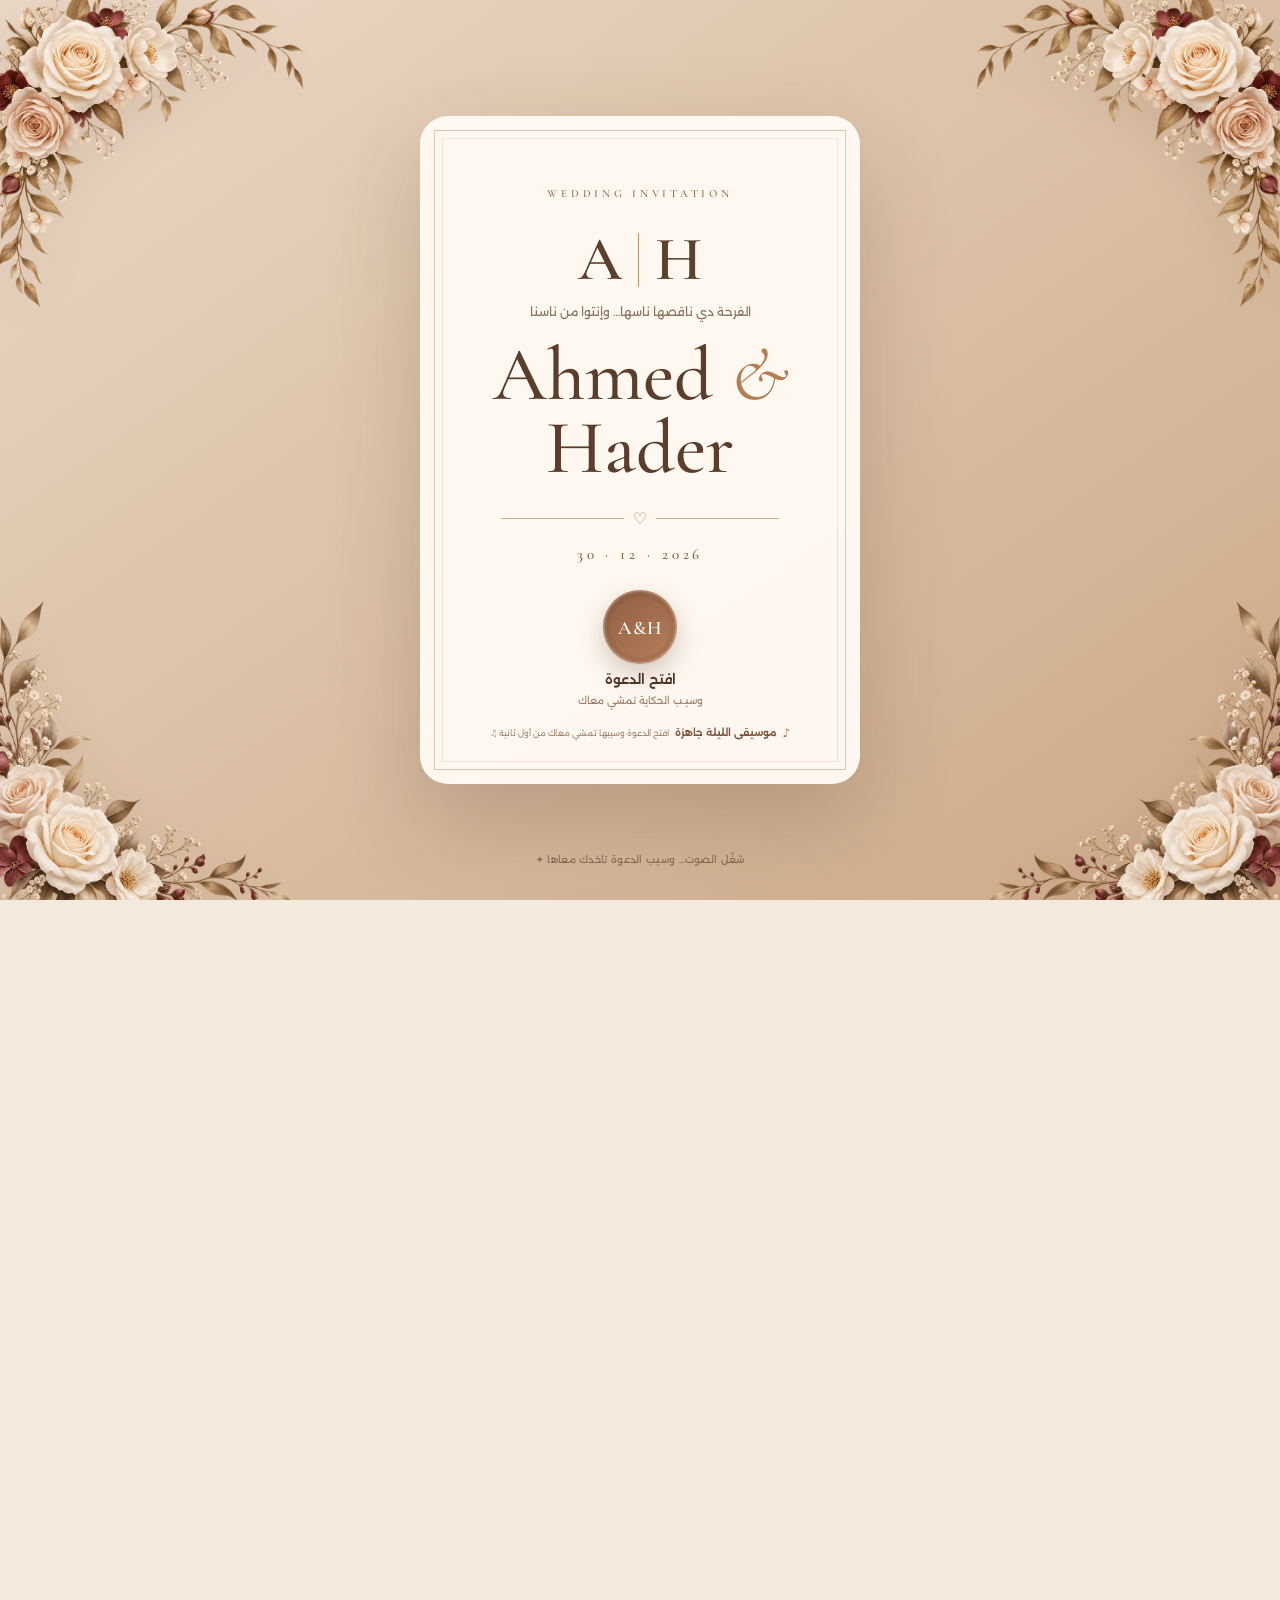
==== commit fbf28346: "c" ====
--- a/index.html
+++ b/index.html
@@ -5,13 +5,14 @@
   <base href="/" />
   <meta name="viewport" content="width=device-width, initial-scale=1, viewport-fit=cover" />
   <meta name="theme-color" content="#cdb091" />
-  <meta name="description" content="دعوة زفاف Ahmed & Hadder" />
-  <title>Ahmed & Hadder — Wedding Invitation</title>
+  <link rel="icon" href="data:image/svg+xml,<svg xmlns=%22http://www.w3.org/2000/svg%22 viewBox=%220 0 100 100%22><text y=%22.9em%22 font-size=%2290%22>🤎</text></svg>">
+  <meta name="description" content="دعوة زفاف Ahmed & Hader" />
+  <title>Ahmed & Hader — Wedding Invitation</title>
   <link rel="preconnect" href="https://fonts.googleapis.com">
   <link rel="preconnect" href="https://fonts.gstatic.com" crossorigin>
-  <link rel="preload" as="image" href="/assets/invitation-cover-v16.webp" type="image/webp" fetchpriority="high">
+  <link rel="preload" as="image" href="/assets/invitation-cover.webp" type="image/webp" fetchpriority="high">
   <link href="https://fonts.googleapis.com/css2?family=Alexandria:wght@300;400;500;600&family=Cormorant+Garamond:ital,wght@0,400;0,500;0,600;1,500&display=swap" rel="stylesheet">
-  <link rel="stylesheet" href="/styles.css?v=16" />
+  <link rel="stylesheet" href="/styles.css?v=17" />
 </head>
 <body class="locked">
 
@@ -27,7 +28,7 @@
       <span class="intro-kicker">WEDDING INVITATION</span>
       <div class="intro-monogram">A <i></i> H</div>
       <p class="intro-small">الفرحة دي ناقصها ناسها… وإنتوا من ناسنا</p>
-      <h1>Ahmed <em>&</em> Hadder</h1>
+      <h1>Ahmed <em>&</em> Hader</h1>
       <div class="intro-divider"><span></span><b>♡</b><span></span></div>
       <p class="intro-date">30 · 12 · 2026</p>
       <button id="openInvite" class="open-btn" type="button">
@@ -41,8 +42,7 @@
   </div>
 
   <audio id="weddingAudio" preload="auto" loop playsinline>
-    <source src="/assets/wedding-song-v16.mp3" type="audio/mpeg">
-    <source src="/assets/wedding-song-v16.webm" type="audio/webm">
+    <source src="/assets/wedding-song.mp3" type="audio/mpeg">
   </audio>
 
   <main id="site" class="site" aria-hidden="true">
@@ -54,8 +54,8 @@
       <div class="cover-glow"></div>
       <figure class="cover-frame">
         <picture>
-          <source srcset="/assets/invitation-cover-v16.webp" type="image/webp">
-          <img src="/assets/invitation-cover-v16.jpeg" alt="Ahmed & Hadder wedding invitation" width="1024" height="1536" decoding="async" fetchpriority="high" />
+          <source srcset="/assets/invitation-cover.webp" type="image/webp">
+          <img src="/assets/invitation-cover.jpeg" alt="Ahmed & Hader wedding invitation" width="1024" height="1536" decoding="async" fetchpriority="high" />
         </picture>
         <div class="cover-shine"></div>
       </figure>
@@ -76,7 +76,7 @@
       <div class="story-copy reveal">
         <p>عدّت تفاصيل كتير لحد ما وصلنا لليوم ده، بس أكتر حاجة متأكدين منها إننا عايزين نبدأه وسط الناس اللي بنحبهم. عشان كده الدعوة دي مش مجرد ميعاد… دي عشان تكونوا جزء من ذكرى هنفضل فاكرينها طول العمر.</p>
         <p class="story-second">تعالوا افرحوا معانا من قلبكم، اضحكوا وارقصوا وخلو الليلة دي تاخد حقها 🤎</p>
-        <div class="signature">Ahmed <em>&</em> Hadder</div>
+        <div class="signature">Ahmed <em>&</em> Hader</div>
       </div>
     </section>
 
@@ -147,7 +147,7 @@
         </div>
         <form id="wishForm" class="wish-form">
           <input id="wishName" type="text" maxlength="30" placeholder="اسمك" required />
-          <textarea id="wishMessage" maxlength="180" placeholder="اكتب اللي نفسك تقوله لـ Ahmed & Hadder…" required></textarea>
+          <textarea id="wishMessage" maxlength="180" placeholder="اكتب اللي نفسك تقوله لـ Ahmed & Hader…" required></textarea>
           <button type="submit" class="primary-btn">سيب كلمتك 🤎</button>
         </form>
       </div>
@@ -165,30 +165,22 @@
 
     <footer>
       <span>ONE NIGHT • ONE MEMORY</span>
-      <strong>Ahmed & Hadder</strong>
+      <strong>Ahmed & Hader</strong>
       <small class="music-credit">Local wedding audio • loops all night ♫</small>
       <small class="dev-credit">DEV : Ziad</small>
     </footer>
   </main>
 
-  <div id="player" class="player local-audio-player" aria-label="مشغل موسيقى الفرح">
-    <button id="audioToggle" class="audio-toggle" type="button" aria-label="تشغيل أو إيقاف الموسيقى">
+  <div id="player" class="player local-audio-player" aria-label="تشغيل أو إيقاف موسيقى الفرح">
+    <button id="audioToggle" class="audio-toggle" type="button" aria-label="تشغيل أو إيقاف الموسيقى" title="تشغيل / إيقاف الموسيقى">
       <span class="audio-icon audio-icon-play">▶</span>
       <span class="audio-icon audio-icon-pause">Ⅱ</span>
     </button>
-    <div class="audio-copy">
-      <small>NOW PLAYING • LOCAL AUDIO</small>
-      <strong>عشان حبيبي — أغنية الفرح</strong>
-      <div class="audio-progress" id="audioProgress" role="progressbar" aria-label="تقدم الأغنية">
-        <i id="audioProgressBar"></i>
-      </div>
-    </div>
-    <button id="audioMute" class="audio-mute" type="button" aria-label="كتم الصوت">♪</button>
   </div>
 
   <div class="scroll-progress" aria-hidden="true"><i id="scrollProgress"></i></div>
   <div id="toast" class="toast" role="status"></div>
 
-  <script src="/app.js?v=16" defer></script>
+  <script src="/app.js?v=17" defer></script>
 </body>
 </html>
--- a/styles.css
+++ b/styles.css
@@ -418,16 +418,16 @@
 body::before,body::after,.site::before,.site::after{display:none!important;}
 .intro-floral,.cover-floral{position:absolute;z-index:1;pointer-events:none;background-repeat:no-repeat;background-size:contain;filter:drop-shadow(0 10px 24px rgba(90,58,38,.10));}
 .intro-floral{width:min(24vw,280px);height:min(24vw,280px);opacity:.95}
-.intro-floral--tl{top:0;left:0;background-image:url('/assets/floral-top-left-v16.webp');background-position:top left;}
-.intro-floral--tr{top:0;right:0;background-image:url('/assets/floral-top-left-v16.webp');background-position:top right;transform:scaleX(-1);}
-.intro-floral--bl{bottom:0;left:0;background-image:url('/assets/floral-bottom-right-v16.webp');background-position:bottom left;transform:scaleX(-1);}
-.intro-floral--br{bottom:0;right:0;background-image:url('/assets/floral-bottom-right-v16.webp');background-position:bottom right;}
+.intro-floral--tl{top:0;left:0;background-image:url('/assets/floral-top-left.webp');background-position:top left;}
+.intro-floral--tr{top:0;right:0;background-image:url('/assets/floral-top-left.webp');background-position:top right;transform:scaleX(-1);}
+.intro-floral--bl{bottom:0;left:0;background-image:url('/assets/floral-bottom-right.webp');background-position:bottom left;transform:scaleX(-1);}
+.intro-floral--br{bottom:0;right:0;background-image:url('/assets/floral-bottom-right.webp');background-position:bottom right;}
 .intro-card{position:relative;z-index:2!important;}
 .cover-floral{width:min(20vw,220px);height:min(20vw,220px);opacity:.9;z-index:1}
-.cover-floral--tl{top:18px;left:18px;background-image:url('/assets/floral-top-left-v16.webp');background-position:top left;}
-.cover-floral--tr{top:18px;right:18px;background-image:url('/assets/floral-top-left-v16.webp');background-position:top right;transform:scaleX(-1);}
-.cover-floral--bl{bottom:28px;left:18px;background-image:url('/assets/floral-bottom-right-v16.webp');background-position:bottom left;transform:scaleX(-1);}
-.cover-floral--br{bottom:28px;right:18px;background-image:url('/assets/floral-bottom-right-v16.webp');background-position:bottom right;}
+.cover-floral--tl{top:18px;left:18px;background-image:url('/assets/floral-top-left.webp');background-position:top left;}
+.cover-floral--tr{top:18px;right:18px;background-image:url('/assets/floral-top-left.webp');background-position:top right;transform:scaleX(-1);}
+.cover-floral--bl{bottom:28px;left:18px;background-image:url('/assets/floral-bottom-right.webp');background-position:bottom left;transform:scaleX(-1);}
+.cover-floral--br{bottom:28px;right:18px;background-image:url('/assets/floral-bottom-right.webp');background-position:bottom right;}
 .cover-frame{position:relative;z-index:2!important;}
 .cover-bottom{z-index:3!important;}
 @media(max-width:760px){.intro-floral{width:min(34vw,170px);height:min(34vw,170px);opacity:.9}.cover-floral{width:min(28vw,115px);height:min(28vw,115px);opacity:.78}}
@@ -573,3 +573,77 @@
 /* V16 route/cache hardening */
 .cover-frame img{min-height:420px;background:linear-gradient(145deg,#f8efe6,#ead5c0);}
 @media(max-width:760px){.cover-frame img{min-height:0}}
+
+
+/* =========================
+   V17 — production asset fix + one-button audio control
+   ========================= */
+/* IMPORTANT: assets are committed; .gitignore no longer excludes /assets. */
+.player.local-audio-player{
+  position:fixed!important;
+  left:max(16px,env(safe-area-inset-left))!important;
+  bottom:max(16px,env(safe-area-inset-bottom))!important;
+  top:auto!important;
+  right:auto!important;
+  z-index:950!important;
+  width:58px!important;
+  height:58px!important;
+  min-height:58px!important;
+  padding:0!important;
+  margin:0!important;
+  display:grid!important;
+  place-items:center!important;
+  grid-template-columns:1fr!important;
+  gap:0!important;
+  border-radius:50%!important;
+  overflow:visible!important;
+  background:rgba(255,249,242,.96)!important;
+  border:1px solid rgba(96,64,43,.14)!important;
+  box-shadow:0 12px 34px rgba(70,43,26,.20)!important;
+  backdrop-filter:blur(12px)!important;
+  opacity:0;
+  transform:translateY(16px) scale(.94);
+  transition:opacity .35s ease,transform .35s ease!important;
+}
+.player.local-audio-player.show{opacity:1!important;transform:none!important;pointer-events:auto!important;}
+.player.local-audio-player::before{display:none!important;}
+.player.local-audio-player.playing::after{
+  content:"";
+  position:absolute;
+  inset:-6px;
+  border:1px solid rgba(154,106,74,.25);
+  border-radius:50%;
+  animation:audioPulse 2.2s ease-out infinite;
+  pointer-events:none;
+}
+.audio-toggle{
+  width:46px!important;
+  height:46px!important;
+  min-width:46px!important;
+  min-height:46px!important;
+  border:0!important;
+  border-radius:50%!important;
+  display:grid!important;
+  place-items:center!important;
+  background:linear-gradient(145deg,#6e4932,#a87550)!important;
+  color:#fff!important;
+  box-shadow:inset 0 0 0 1px rgba(255,255,255,.2)!important;
+  padding:0!important;
+  position:relative!important;
+  z-index:2!important;
+}
+.audio-toggle:active{transform:scale(.94)}
+.audio-icon-play{font-size:12px;transform:translateX(1px)}
+.audio-icon-pause{font-size:13px;letter-spacing:-2px}
+.audio-copy,.audio-mute,.audio-progress{display:none!important;}
+.player.local-audio-player.needs-tap::after{
+  content:""!important;
+  inset:-7px!important;
+  border:1px solid rgba(184,135,88,.35)!important;
+  animation:audioPulse 1.5s ease-out infinite!important;
+}
+@keyframes audioPulse{0%{transform:scale(.92);opacity:.75}100%{transform:scale(1.28);opacity:0}}
+@media(max-width:760px){
+  .player.local-audio-player{width:54px!important;height:54px!important;min-height:54px!important;left:12px!important;bottom:max(12px,env(safe-area-inset-bottom))!important;}
+  .audio-toggle{width:44px!important;height:44px!important;min-width:44px!important;min-height:44px!important;}
+}
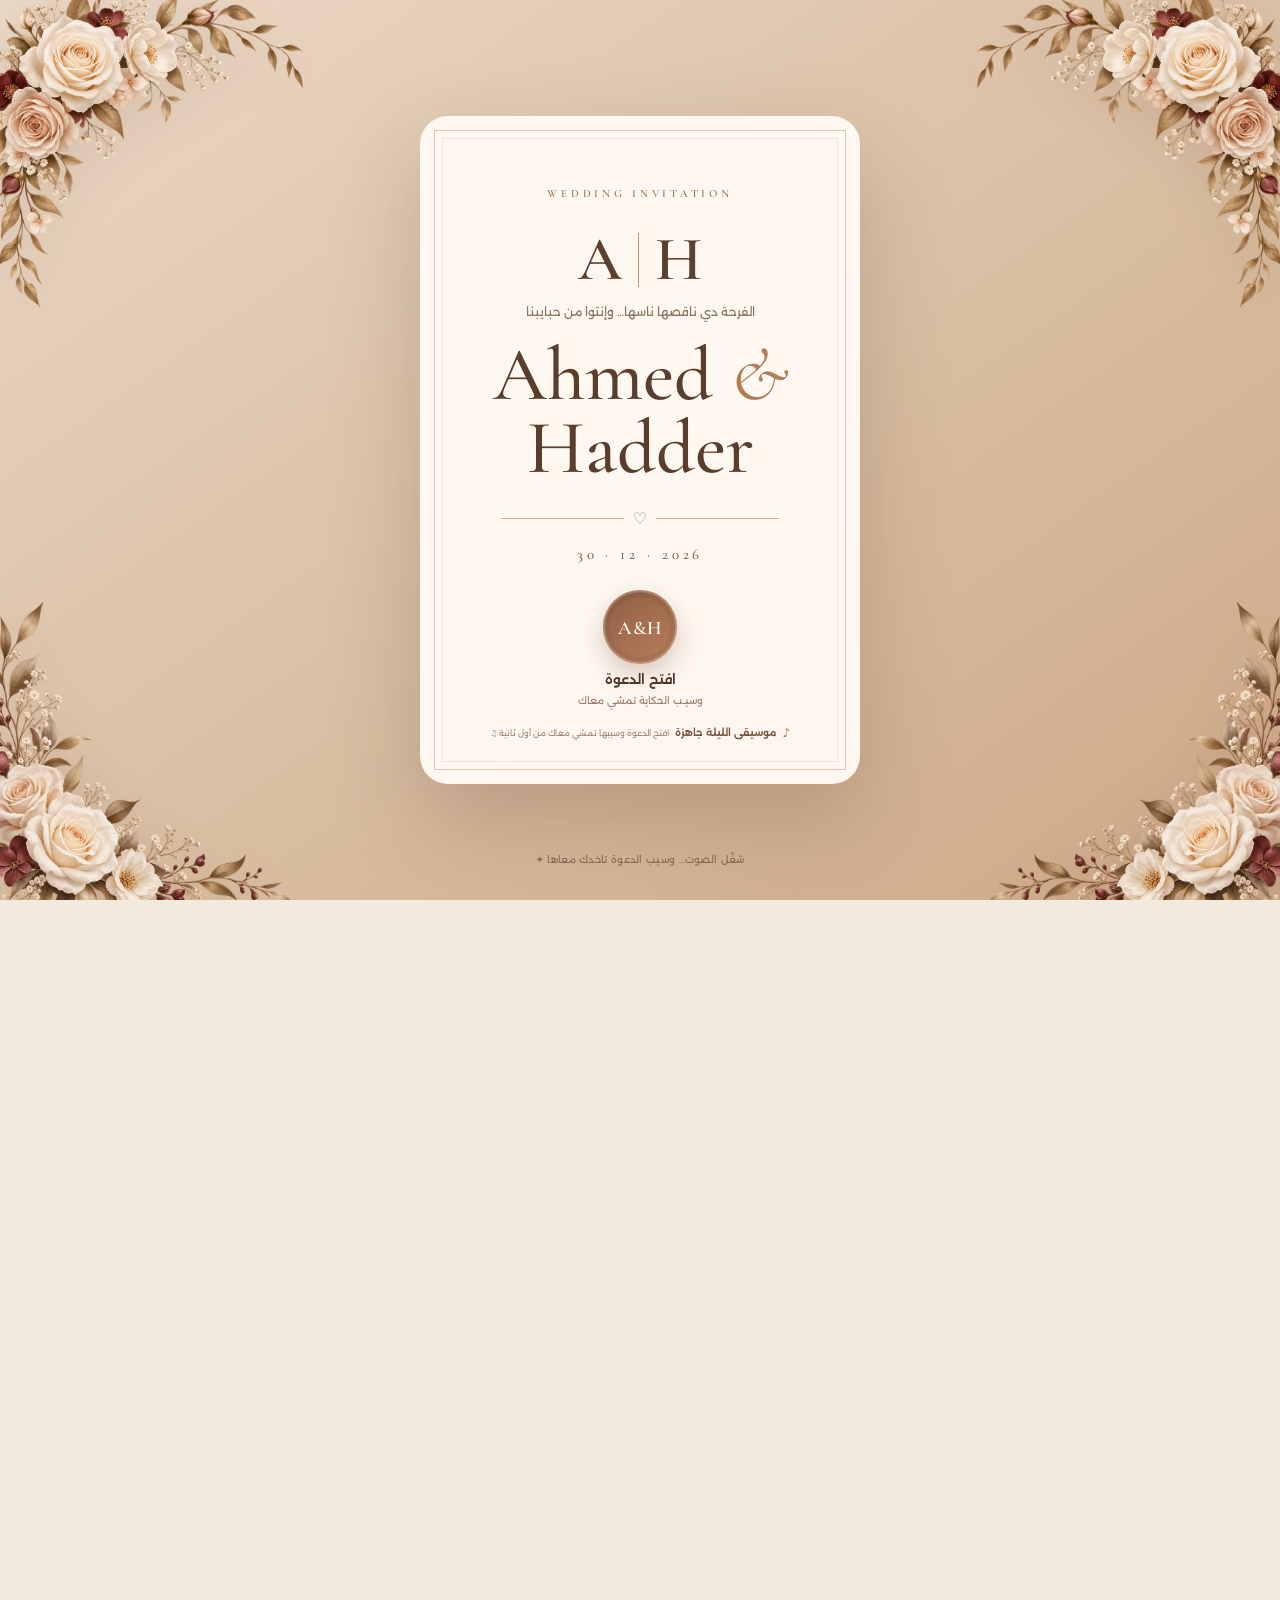
==== commit 7adbd646: "change" ====
--- a/index.html
+++ b/index.html
@@ -6,8 +6,8 @@
   <meta name="viewport" content="width=device-width, initial-scale=1, viewport-fit=cover" />
   <meta name="theme-color" content="#cdb091" />
   <link rel="icon" href="data:image/svg+xml,<svg xmlns=%22http://www.w3.org/2000/svg%22 viewBox=%220 0 100 100%22><text y=%22.9em%22 font-size=%2290%22>🤎</text></svg>">
-  <meta name="description" content="دعوة زفاف Ahmed & Hader" />
-  <title>Ahmed & Hader — Wedding Invitation</title>
+  <meta name="description" content="دعوة زفاف Ahmed & Hadder" />
+  <title>Ahmed & Hadder — Wedding Invitation</title>
   <link rel="preconnect" href="https://fonts.googleapis.com">
   <link rel="preconnect" href="https://fonts.gstatic.com" crossorigin>
   <link rel="preload" as="image" href="/assets/invitation-cover.webp" type="image/webp" fetchpriority="high">
@@ -27,8 +27,8 @@
       <div class="intro-card__border"></div>
       <span class="intro-kicker">WEDDING INVITATION</span>
       <div class="intro-monogram">A <i></i> H</div>
-      <p class="intro-small">الفرحة دي ناقصها ناسها… وإنتوا من ناسنا</p>
-      <h1>Ahmed <em>&</em> Hader</h1>
+      <p class="intro-small">الفرحة دي ناقصها ناسها… وإنتوا من حبايبنا</p>
+      <h1>Ahmed <em>&</em> Hadder</h1>
       <div class="intro-divider"><span></span><b>♡</b><span></span></div>
       <p class="intro-date">30 · 12 · 2026</p>
       <button id="openInvite" class="open-btn" type="button">
@@ -55,7 +55,7 @@
       <figure class="cover-frame">
         <picture>
           <source srcset="/assets/invitation-cover.webp" type="image/webp">
-          <img src="/assets/invitation-cover.jpeg" alt="Ahmed & Hader wedding invitation" width="1024" height="1536" decoding="async" fetchpriority="high" />
+          <img src="/assets/invitation-cover.jpeg" alt="Ahmed & Hadder wedding invitation" width="1024" height="1536" decoding="async" fetchpriority="high" />
         </picture>
         <div class="cover-shine"></div>
       </figure>
@@ -76,7 +76,7 @@
       <div class="story-copy reveal">
         <p>عدّت تفاصيل كتير لحد ما وصلنا لليوم ده، بس أكتر حاجة متأكدين منها إننا عايزين نبدأه وسط الناس اللي بنحبهم. عشان كده الدعوة دي مش مجرد ميعاد… دي عشان تكونوا جزء من ذكرى هنفضل فاكرينها طول العمر.</p>
         <p class="story-second">تعالوا افرحوا معانا من قلبكم، اضحكوا وارقصوا وخلو الليلة دي تاخد حقها 🤎</p>
-        <div class="signature">Ahmed <em>&</em> Hader</div>
+        <div class="signature">Ahmed <em>&</em> Hadder</div>
       </div>
     </section>
 
@@ -126,7 +126,7 @@
     <section class="wishes section" id="wishes">
       <div class="section-title reveal">
         <span class="en">FROM OUR FAVORITE PEOPLE</span>
-        <h2>كلمتين من ناسنا</h2>
+        <h2>كلمتين من حبايبنا</h2>
         <p>كل كلمة منكم هتفضل حتة حلوة من اليوم ده</p>
       </div>
       <div class="wishes-slider reveal empty" id="wishesSlider" aria-label="تعليقات الأهل والأصدقاء">
@@ -147,7 +147,7 @@
         </div>
         <form id="wishForm" class="wish-form">
           <input id="wishName" type="text" maxlength="30" placeholder="اسمك" required />
-          <textarea id="wishMessage" maxlength="180" placeholder="اكتب اللي نفسك تقوله لـ Ahmed & Hader…" required></textarea>
+          <textarea id="wishMessage" maxlength="180" placeholder="اكتب اللي نفسك تقوله لـ Ahmed & Hadder…" required></textarea>
           <button type="submit" class="primary-btn">سيب كلمتك 🤎</button>
         </form>
       </div>
@@ -165,7 +165,7 @@
 
     <footer>
       <span>ONE NIGHT • ONE MEMORY</span>
-      <strong>Ahmed & Hader</strong>
+      <strong>Ahmed & Hadder</strong>
       <small class="music-credit">Local wedding audio • loops all night ♫</small>
       <small class="dev-credit">DEV : Ziad</small>
     </footer>
--- a/styles.css
+++ b/styles.css
@@ -647,3 +647,11 @@
   .player.local-audio-player{width:54px!important;height:54px!important;min-height:54px!important;left:12px!important;bottom:max(12px,env(safe-area-inset-bottom))!important;}
   .audio-toggle{width:44px!important;height:44px!important;min-width:44px!important;min-height:44px!important;}
 }
+
+/* V18 — shared Supabase guestbook */
+.wish-form .primary-btn:disabled{
+  opacity:.62;
+  cursor:wait;
+  transform:none!important;
+  box-shadow:none!important;
+}
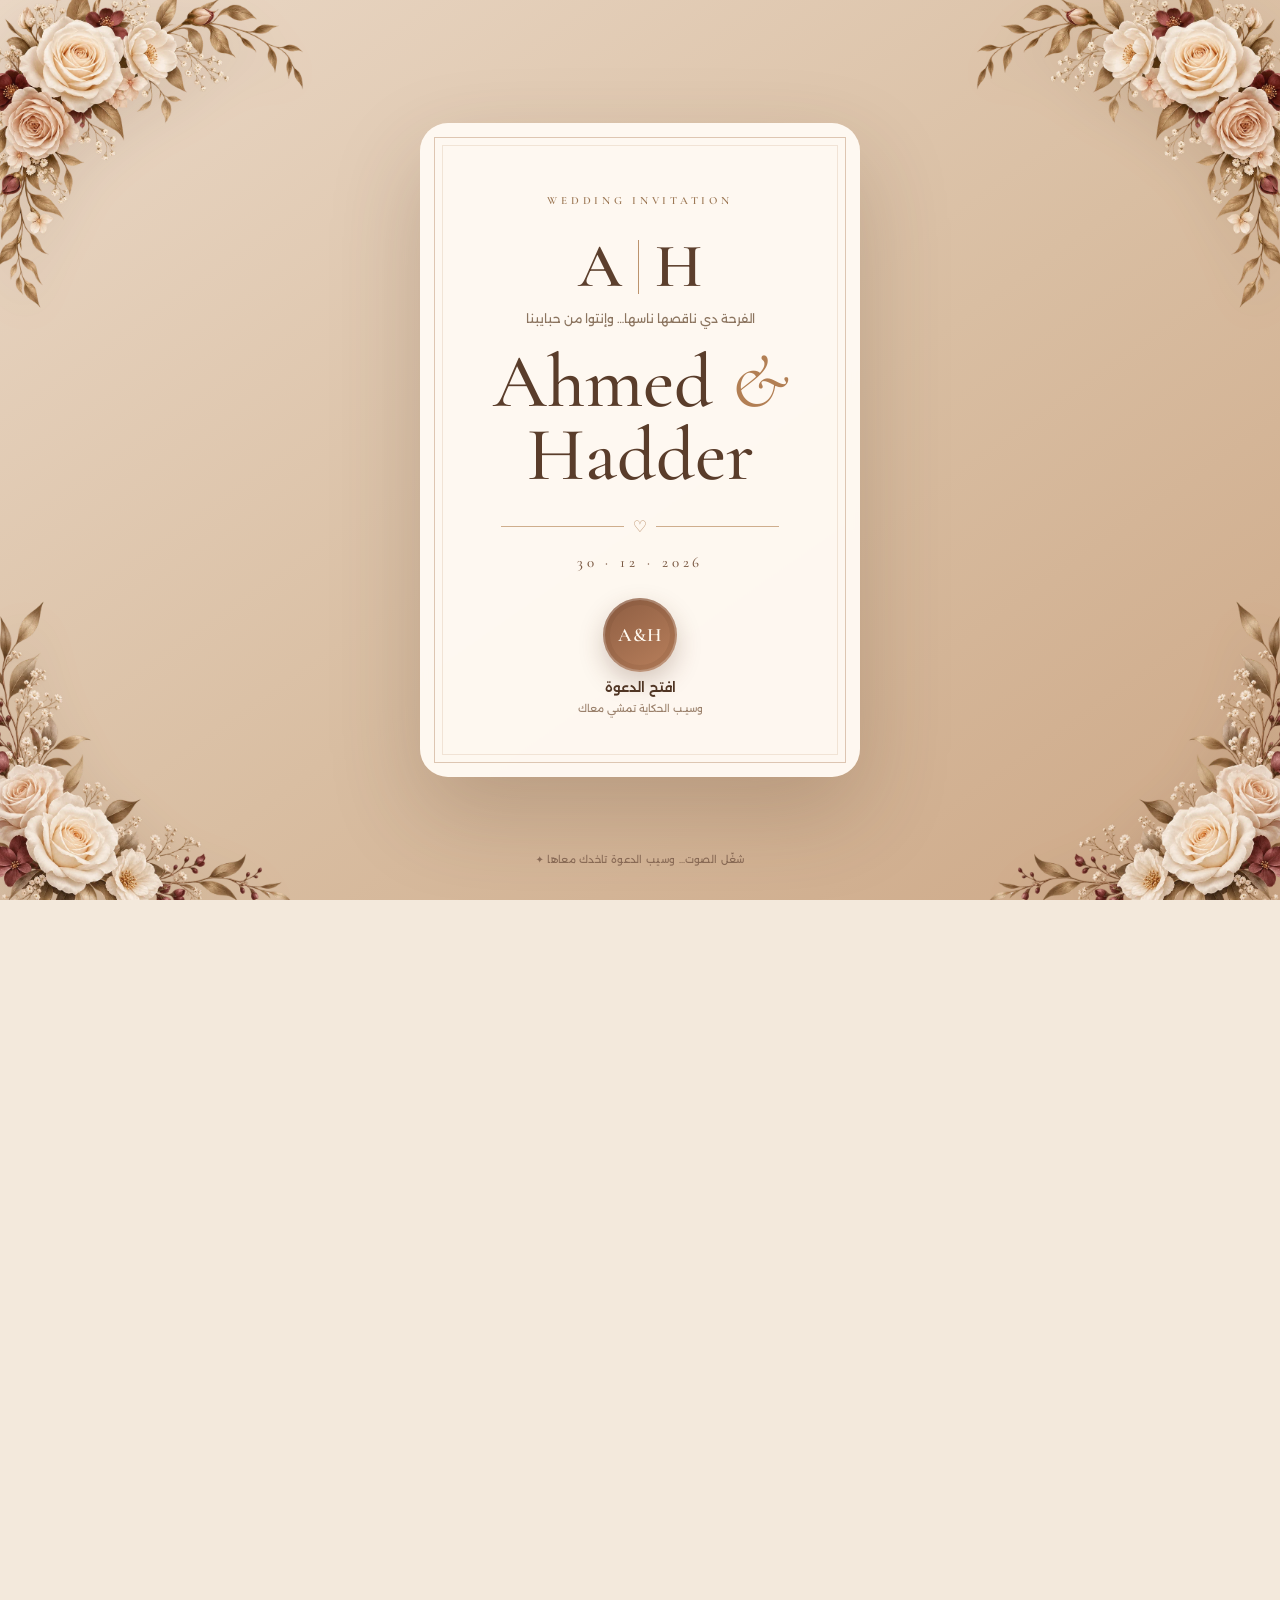
==== commit cfe0b5ac: "c" ====
--- a/index.html
+++ b/index.html
@@ -36,7 +36,7 @@
         <strong>افتح الدعوة</strong>
         <small>وسيـب الحكاية تمشي معاك</small>
       </button>
-      <div class="intro-song"><span>♪</span><b>موسيقى الليلة جاهزة</b><small>افتح الدعوة وسيبها تمشي معاك من أول ثانية ♫</small></div>
+      <div class="intro-song"><span></span><b></b><small></small></div>
     </div>
     <p class="intro-note">شغّل الصوت… وسيب الدعوة تاخدك معاها ✦</p>
   </div>
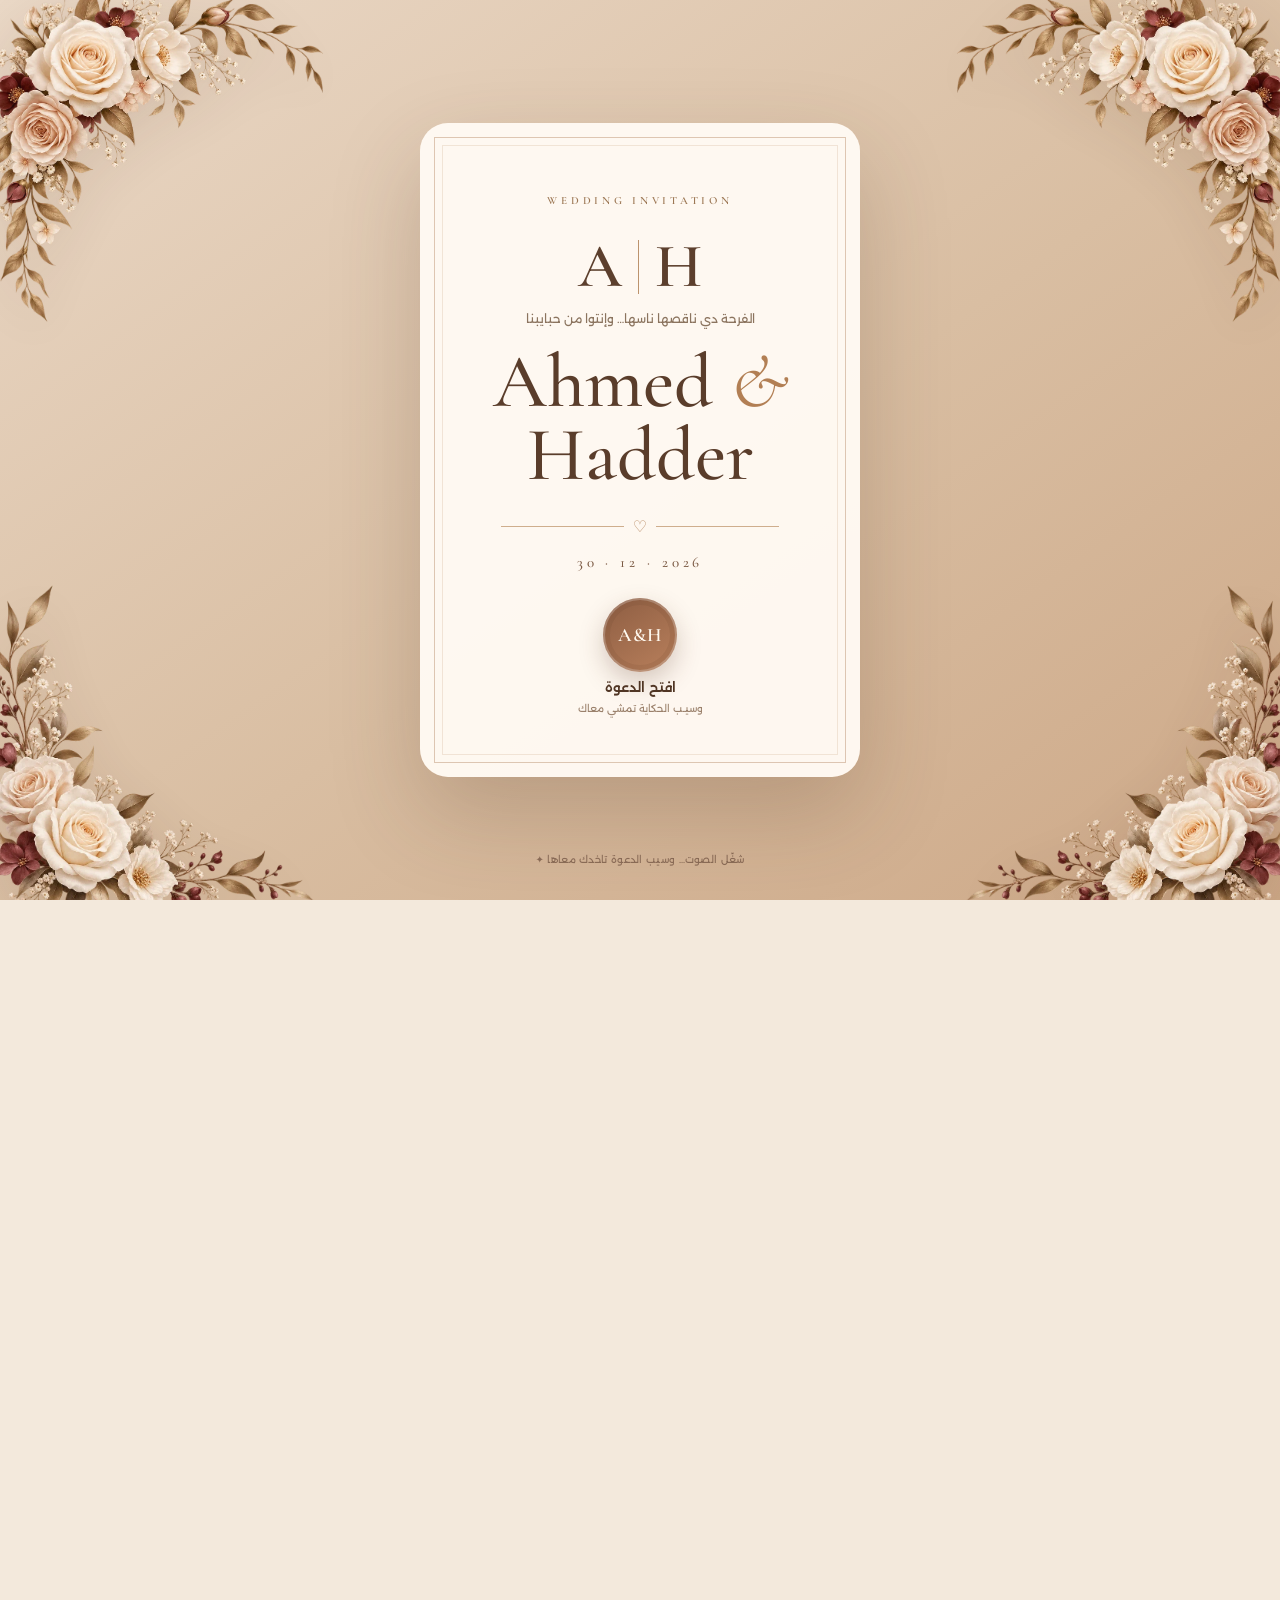
==== commit 47dc4691: "change" ====
--- a/index.html
+++ b/index.html
@@ -12,9 +12,18 @@
   <link rel="preconnect" href="https://fonts.gstatic.com" crossorigin>
   <link rel="preload" as="image" href="/assets/invitation-cover.webp" type="image/webp" fetchpriority="high">
   <link href="https://fonts.googleapis.com/css2?family=Alexandria:wght@300;400;500;600&family=Cormorant+Garamond:ital,wght@0,400;0,500;0,600;1,500&display=swap" rel="stylesheet">
-  <link rel="stylesheet" href="/styles.css?v=17" />
+  <link rel="stylesheet" href="/styles.css?v=28" />
 </head>
 <body class="locked">
+
+  <div id="petalRain" class="petal-rain" aria-hidden="true"></div>
+  <div id="celebrationFx" class="celebration-fx" aria-hidden="true">
+    <div id="twinkleStars" class="twinkle-stars"></div>
+    <div id="fallingStars" class="falling-stars"></div>
+    <div id="fallingHearts" class="falling-hearts"></div>
+    <div id="sparkLeft" class="spark-emitter spark-emitter--left"></div>
+    <div id="sparkRight" class="spark-emitter spark-emitter--right"></div>
+  </div>
 
   <div id="intro" class="intro" aria-label="فتح دعوة الزفاف">
     <div class="intro-grain"></div>
@@ -163,10 +172,7 @@
       </div>
     </section>
 
-    <footer>
-      <span>ONE NIGHT • ONE MEMORY</span>
-      <strong>Ahmed & Hadder</strong>
-      <small class="music-credit">Local wedding audio • loops all night ♫</small>
+    <footer class="dev-footer">
       <small class="dev-credit">DEV : Ziad</small>
     </footer>
   </main>
@@ -181,6 +187,6 @@
   <div class="scroll-progress" aria-hidden="true"><i id="scrollProgress"></i></div>
   <div id="toast" class="toast" role="status"></div>
 
-  <script src="/app.js?v=17" defer></script>
+  <script src="/app.js?v=28" defer></script>
 </body>
 </html>
--- a/styles.css
+++ b/styles.css
@@ -655,3 +655,1706 @@
   transform:none!important;
   box-shadow:none!important;
 }
+
+
+/* =========================
+   V19 — buttery auto-scroll + falling rose petals
+   ========================= */
+
+/* Programmatic rAF scrolling must never fight CSS smooth scrolling. */
+html{scroll-behavior:auto!important;}
+html.cinematic-auto-scroll,
+body.cinematic-auto-scroll{scroll-behavior:auto!important;}
+
+/* The old floating cover animation was moving vertically while the page was
+   also moving vertically, which visually reads as a shake. Keep only the reveal. */
+.site.ready .cover-frame{
+  animation:coverReveal .95s cubic-bezier(.2,.8,.2,1) both!important;
+  transform:translate3d(0,0,0);
+}
+.cover-frame{
+  backface-visibility:hidden;
+  -webkit-backface-visibility:hidden;
+  transform:translateZ(0);
+}
+
+/* Stabilize expensive fixed/decorative layers during cinematic scrolling. */
+.cover-floral,
+.intro-floral,
+.player.local-audio-player,
+.petal-rain{
+  backface-visibility:hidden;
+  -webkit-backface-visibility:hidden;
+  transform:translateZ(0);
+}
+
+/* Petals stay above the artwork but below controls. */
+.petal-rain{
+  position:fixed;
+  inset:0;
+  z-index:170;
+  overflow:hidden;
+  pointer-events:none;
+  opacity:0;
+  transition:opacity .8s ease;
+  contain:strict;
+}
+.petal-rain.active{opacity:1;}
+
+.falling-petal{
+  --x:50vw;
+  --drift:20px;
+  --duration:12s;
+  --delay:0s;
+  --scale:1;
+  --spin:420deg;
+
+  position:absolute;
+  top:-9vh;
+  left:var(--x);
+  width:17px;
+  height:12px;
+  border-radius:75% 15% 72% 22%;
+  opacity:.72;
+  transform-origin:65% 70%;
+  will-change:transform,opacity;
+  animation:petalFall var(--duration) linear var(--delay) infinite;
+  box-shadow:0 4px 12px rgba(89,49,35,.08);
+}
+.falling-petal::after{
+  content:"";
+  position:absolute;
+  width:55%;
+  height:1px;
+  left:22%;
+  top:52%;
+  background:rgba(255,255,255,.30);
+  transform:rotate(-18deg);
+  border-radius:999px;
+}
+.falling-petal.wine{
+  background:linear-gradient(135deg,#7b2630 0%,#a64e55 58%,#c9807e 100%);
+}
+.falling-petal.blush{
+  background:linear-gradient(135deg,#c98d80 0%,#e2b3a7 58%,#f0d4c9 100%);
+}
+.falling-petal.ivory{
+  background:linear-gradient(135deg,#c7a177 0%,#e4c9a5 52%,#f4e4cb 100%);
+  opacity:.58;
+}
+
+@keyframes petalFall{
+  0%{
+    transform:translate3d(0,-12vh,0) rotateX(0deg) rotateZ(0deg) scale(var(--scale));
+    opacity:0;
+  }
+  8%{opacity:.72;}
+  28%{
+    transform:translate3d(var(--drift-30),28vh,0) rotateX(120deg) rotateZ(calc(var(--spin) * .28)) scale(var(--scale));
+  }
+  55%{
+    transform:translate3d(var(--drift-neg-18),58vh,0) rotateX(250deg) rotateZ(calc(var(--spin) * .56)) scale(var(--scale));
+  }
+  80%{
+    transform:translate3d(var(--drift-72),88vh,0) rotateX(410deg) rotateZ(calc(var(--spin) * .82)) scale(var(--scale));
+    opacity:.62;
+  }
+  100%{
+    transform:translate3d(var(--drift),112vh,0) rotateX(540deg) rotateZ(var(--spin)) scale(var(--scale));
+    opacity:0;
+  }
+}
+
+/* Keep controls visually on top of falling petals. */
+.player.local-audio-player{z-index:950!important;}
+.toast{z-index:1000!important;}
+.scroll-progress{z-index:980!important;}
+
+/* A little less work on mobile = smoother scroll. */
+@media(max-width:760px){
+  .falling-petal{width:14px;height:10px;opacity:.62;}
+  .cover-frame{filter:drop-shadow(0 20px 34px rgba(79,49,29,.20))!important;}
+}
+
+@media(prefers-reduced-motion:reduce){
+  .petal-rain{display:none!important;}
+}
+
+
+/* =========================
+   V20 — stars + side sparklers
+   ========================= */
+
+.celebration-fx{
+  position:fixed;
+  inset:0;
+  z-index:165;
+  pointer-events:none;
+  overflow:hidden;
+  opacity:0;
+  transition:opacity .8s ease;
+  contain:strict;
+}
+.celebration-fx.active{opacity:1;}
+
+.twinkle-stars,
+.spark-emitter{
+  position:absolute;
+  inset:0;
+  pointer-events:none;
+}
+
+.twinkle-star{
+  --x:50vw;
+  --y:12vh;
+  --size:16px;
+  --delay:0s;
+  --duration:3s;
+  --drift:0px;
+
+  position:absolute;
+  left:var(--x);
+  top:var(--y);
+  width:var(--size);
+  height:var(--size);
+  opacity:0;
+  filter:drop-shadow(0 0 10px rgba(255,226,172,.30));
+  will-change:transform, opacity;
+  animation:twinkleStar var(--duration) ease-in-out var(--delay) infinite;
+}
+
+.twinkle-star::before,
+.twinkle-star::after{
+  content:"";
+  position:absolute;
+  left:50%;
+  top:50%;
+  transform:translate(-50%,-50%);
+  background:linear-gradient(180deg,#fff8e9 0%,#f2d39b 55%,#d8a25e 100%);
+  border-radius:999px;
+}
+.twinkle-star::before{
+  width:2px;
+  height:100%;
+}
+.twinkle-star::after{
+  width:100%;
+  height:2px;
+}
+.twinkle-star span{display:none;}
+.twinkle-star::marker{display:none;}
+.twinkle-star > *{display:none;}
+.twinkle-star::selection{background:transparent;}
+.twinkle-star::after{
+  box-shadow:0 0 0 0 rgba(255,255,255,0);
+}
+.twinkle-star:before,
+.twinkle-star:after{
+  box-shadow:0 0 8px rgba(255,241,216,.28);
+}
+.twinkle-star{
+  transform:translate3d(0,0,0) rotate(45deg);
+}
+.twinkle-star::before{height:100%;}
+.twinkle-star::after{width:100%;}
+
+.spark-emitter{
+  bottom:0;
+  height:100vh;
+}
+.spark-emitter--left{left:0;width:32vw;}
+.spark-emitter--right{right:0;width:32vw;}
+
+.spark-emitter::before{
+  content:"";
+  position:absolute;
+  bottom:42px;
+  width:110px;
+  height:110px;
+  border-radius:50%;
+  filter:blur(28px);
+  opacity:.18;
+}
+.spark-emitter--left::before{
+  left:-16px;
+  background:radial-gradient(circle, rgba(255,225,180,.95) 0%, rgba(248,188,120,.55) 32%, transparent 70%);
+}
+.spark-emitter--right::before{
+  right:-16px;
+  background:radial-gradient(circle, rgba(255,225,180,.95) 0%, rgba(248,188,120,.55) 32%, transparent 70%);
+}
+
+.spark{
+  --delay:0s;
+  --duration:1.9s;
+  --rise:250px;
+  --spread:70px;
+  --size:6px;
+  --rotate:0deg;
+
+  position:absolute;
+  bottom:22px;
+  width:var(--size);
+  height:calc(var(--size) * 1.65);
+  border-radius:999px 999px 999px 999px;
+  opacity:0;
+  will-change:transform, opacity;
+  background:
+    radial-gradient(circle at 50% 18%, rgba(255,255,255,.95) 0 18%, rgba(255,251,240,.92) 19% 29%, transparent 30%),
+    linear-gradient(180deg, rgba(255,247,220,.98) 0%, rgba(244,193,111,.95) 52%, rgba(179,87,38,.80) 100%);
+  box-shadow:
+    0 0 8px rgba(255,239,188,.34),
+    0 0 18px rgba(255,205,115,.22);
+}
+.spark.left{
+  left:24px;
+  animation:sparkBurstLeft var(--duration) ease-out var(--delay) infinite;
+}
+.spark.right{
+  right:24px;
+  animation:sparkBurstRight var(--duration) ease-out var(--delay) infinite;
+}
+
+@keyframes twinkleStar{
+  0%,100%{
+    opacity:.14;
+    transform:translate3d(0,0,0) rotate(45deg) scale(.72);
+  }
+  35%{
+    opacity:.95;
+    transform:translate3d(var(--drift),-4px,0) rotate(45deg) scale(1.02);
+  }
+  65%{
+    opacity:.42;
+    transform:translate3d(calc(var(--drift) * -.45),3px,0) rotate(45deg) scale(.84);
+  }
+}
+
+@keyframes sparkBurstLeft{
+  0%{
+    opacity:0;
+    transform:translate3d(0,0,0) rotate(18deg) scale(.65);
+  }
+  12%{opacity:1;}
+  75%{
+    opacity:.88;
+    transform:translate3d(var(--spread), calc(var(--rise) * -1), 0) rotate(calc(28deg + var(--rotate))) scale(1);
+  }
+  100%{
+    opacity:0;
+    transform:translate3d(calc(var(--spread) * 1.15), calc(var(--rise) * -1.16), 0) rotate(calc(38deg + var(--rotate))) scale(.82);
+  }
+}
+
+@keyframes sparkBurstRight{
+  0%{
+    opacity:0;
+    transform:translate3d(0,0,0) rotate(-18deg) scale(.65);
+  }
+  12%{opacity:1;}
+  75%{
+    opacity:.88;
+    transform:translate3d(calc(var(--spread) * -1), calc(var(--rise) * -1), 0) rotate(calc(-28deg + var(--rotate))) scale(1);
+  }
+  100%{
+    opacity:0;
+    transform:translate3d(calc(var(--spread) * -1.15), calc(var(--rise) * -1.16), 0) rotate(calc(-38deg + var(--rotate))) scale(.82);
+  }
+}
+
+/* Keep all celebration fx behind the audio/player and toasts. */
+.celebration-fx,
+.petal-rain{z-index:165!important;}
+.player.local-audio-player{z-index:950!important;}
+.toast{z-index:1000!important;}
+
+@media(max-width:760px){
+  .twinkle-star{filter:drop-shadow(0 0 7px rgba(255,226,172,.24));}
+  .spark-emitter--left,
+  .spark-emitter--right{width:40vw;}
+  .spark-emitter::before{width:84px;height:84px;bottom:28px;opacity:.14;}
+  .spark.left{left:16px;}
+  .spark.right{right:16px;}
+}
+
+@media(prefers-reduced-motion:reduce){
+  .celebration-fx{display:none!important;}
+}
+
+
+/* =========================
+   V21 — real stars + falling hearts + LEFT spark fountain only
+   ========================= */
+
+/* Hide V20 right-side emitter rules if any old cached DOM survives. */
+.spark-emitter--right{display:none!important;}
+
+/* Real five-point stars, not X shapes. */
+.twinkle-star{
+  position:absolute;
+  left:var(--x);
+  top:var(--y);
+  width:var(--size);
+  height:var(--size);
+  opacity:0;
+  background:linear-gradient(135deg,#fff8da 0%,#f0c876 52%,#c7903d 100%);
+  clip-path:polygon(
+    50% 0%,
+    61% 35%,
+    98% 35%,
+    68% 57%,
+    79% 94%,
+    50% 72%,
+    21% 94%,
+    32% 57%,
+    2% 35%,
+    39% 35%
+  );
+  filter:drop-shadow(0 0 5px rgba(255,229,166,.40));
+  will-change:transform,opacity;
+  animation:realStarTwinkle var(--duration) ease-in-out var(--delay) infinite;
+}
+.twinkle-star::before,
+.twinkle-star::after{display:none!important;}
+
+@keyframes realStarTwinkle{
+  0%,100%{
+    opacity:.12;
+    transform:translate3d(0,0,0) rotate(-10deg) scale(.72);
+  }
+  42%{
+    opacity:.92;
+    transform:translate3d(var(--drift),-5px,0) rotate(8deg) scale(1.12);
+  }
+  68%{
+    opacity:.42;
+    transform:translate3d(calc(var(--drift) * -.35),2px,0) rotate(-4deg) scale(.88);
+  }
+}
+
+/* Falling hearts: subtle wedding accent, kept sparse so it stays elegant. */
+.falling-hearts{
+  position:absolute;
+  inset:0;
+  pointer-events:none;
+  overflow:hidden;
+}
+
+.falling-heart{
+  --x:50vw;
+  --drift:0px;
+  --duration:11s;
+  --delay:0s;
+  --heart-size:16px;
+  --spin:0deg;
+
+  position:absolute;
+  top:-8vh;
+  left:var(--x);
+  width:var(--heart-size);
+  height:var(--heart-size);
+  opacity:0;
+  transform:rotate(45deg);
+  border-radius:3px 0 5px 0;
+  will-change:transform,opacity;
+  animation:heartFall var(--duration) linear var(--delay) infinite;
+  filter:drop-shadow(0 5px 9px rgba(92,52,38,.10));
+}
+
+.falling-heart::before,
+.falling-heart::after{
+  content:"";
+  position:absolute;
+  width:100%;
+  height:100%;
+  border-radius:50%;
+  background:inherit;
+}
+.falling-heart::before{left:-50%;top:0;}
+.falling-heart::after{left:0;top:-50%;}
+
+.falling-heart.wine{
+  background:linear-gradient(135deg,#772f3b,#b55f67 62%,#d99b98);
+}
+.falling-heart.gold{
+  background:linear-gradient(135deg,#b98445,#e1bd7d 62%,#f0d7a7);
+  opacity:.62;
+}
+
+@keyframes heartFall{
+  0%{
+    opacity:0;
+    transform:translate3d(0,-10vh,0) rotate(35deg) scale(.72);
+  }
+  8%{opacity:.62;}
+  32%{
+    transform:translate3d(calc(var(--drift) * .35),30vh,0) rotate(calc(45deg + var(--spin))) scale(.95);
+  }
+  62%{
+    transform:translate3d(calc(var(--drift) * -.22),64vh,0) rotate(calc(45deg - var(--spin))) scale(.88);
+  }
+  86%{opacity:.54;}
+  100%{
+    opacity:0;
+    transform:translate3d(var(--drift),112vh,0) rotate(calc(45deg + var(--spin))) scale(.76);
+  }
+}
+
+/* One proper fountain from bottom-left shooting inward. */
+.spark-emitter--left{
+  position:absolute;
+  left:0!important;
+  right:auto!important;
+  bottom:0!important;
+  width:min(42vw,560px)!important;
+  height:72vh!important;
+  overflow:visible!important;
+}
+
+.spark-emitter--left::before{
+  left:-12px!important;
+  right:auto!important;
+  bottom:20px!important;
+  width:145px!important;
+  height:110px!important;
+  background:radial-gradient(circle,rgba(255,235,191,.92) 0%,rgba(237,168,82,.42) 32%,transparent 72%)!important;
+  opacity:.22!important;
+  filter:blur(26px)!important;
+}
+
+.spark.left{
+  left:28px!important;
+  right:auto!important;
+  bottom:18px!important;
+  transform-origin:bottom center;
+  animation:sparkBurstLeftV21 var(--duration) cubic-bezier(.17,.72,.32,1) var(--delay) infinite!important;
+}
+
+@keyframes sparkBurstLeftV21{
+  0%{
+    opacity:0;
+    transform:translate3d(0,4px,0) rotate(14deg) scale(.52);
+  }
+  10%{opacity:1;}
+  46%{
+    opacity:.98;
+    transform:translate3d(
+      calc(var(--spread) * .55),
+      calc(var(--rise) * -.62),
+      0
+    ) rotate(calc(25deg + var(--rotate))) scale(1);
+  }
+  82%{
+    opacity:.70;
+    transform:translate3d(
+      var(--spread),
+      calc(var(--rise) * -1),
+      0
+    ) rotate(calc(38deg + var(--rotate))) scale(.82);
+  }
+  100%{
+    opacity:0;
+    transform:translate3d(
+      calc(var(--spread) * 1.10),
+      calc(var(--rise) * -1.12),
+      0
+    ) rotate(calc(48deg + var(--rotate))) scale(.62);
+  }
+}
+
+@media(max-width:760px){
+  .falling-heart{--heart-size:12px;}
+  .spark-emitter--left{width:62vw!important;height:62vh!important;}
+  .spark.left{left:14px!important;}
+  .spark-emitter--left::before{width:100px!important;height:80px!important;}
+}
+
+@media(prefers-reduced-motion:reduce){
+  .falling-hearts{display:none!important;}
+}
+
+
+/* =========================
+   V22 — side sparks on both sides + drifting stars instead of hearts
+   ========================= */
+
+/* Replace hearts layer with elegant falling stars */
+.falling-stars{
+  position:absolute;
+  inset:0;
+  pointer-events:none;
+  overflow:hidden;
+}
+
+.falling-star{
+  --x:50vw;
+  --drift:0px;
+  --duration:11s;
+  --delay:0s;
+  --star-size:16px;
+  --spin:0deg;
+
+  position:absolute;
+  top:-8vh;
+  left:var(--x);
+  width:var(--star-size);
+  height:var(--star-size);
+  opacity:0;
+  clip-path:polygon(
+    50% 0%,
+    61% 35%,
+    98% 35%,
+    68% 57%,
+    79% 94%,
+    50% 72%,
+    21% 94%,
+    32% 57%,
+    2% 35%,
+    39% 35%
+  );
+  will-change:transform,opacity;
+  animation:fallingStarDrift var(--duration) linear var(--delay) infinite;
+  filter:drop-shadow(0 5px 10px rgba(92,52,38,.10));
+}
+.falling-star.gold{
+  background:linear-gradient(135deg,#d1a55b,#f1d08c 62%,#fff0c8);
+  opacity:.78;
+}
+.falling-star.warm{
+  background:linear-gradient(135deg,#c88c65,#efc091 62%,#fff2dc);
+  opacity:.60;
+}
+
+@keyframes fallingStarDrift{
+  0%{
+    opacity:0;
+    transform:translate3d(0,-10vh,0) rotate(-10deg) scale(.72);
+  }
+  9%{opacity:.72;}
+  35%{
+    transform:translate3d(calc(var(--drift) * .35),31vh,0) rotate(calc(12deg + var(--spin))) scale(.96);
+  }
+  65%{
+    transform:translate3d(calc(var(--drift) * -.20),65vh,0) rotate(calc(-8deg + var(--spin))) scale(.84);
+  }
+  88%{opacity:.48;}
+  100%{
+    opacity:0;
+    transform:translate3d(var(--drift),112vh,0) rotate(calc(18deg + var(--spin))) scale(.72);
+  }
+}
+
+/* Keep the true star look everywhere */
+.twinkle-star{
+  clip-path:polygon(
+    50% 0%,
+    61% 35%,
+    98% 35%,
+    68% 57%,
+    79% 94%,
+    50% 72%,
+    21% 94%,
+    32% 57%,
+    2% 35%,
+    39% 35%
+  )!important;
+  background:linear-gradient(135deg,#fff8da 0%,#f0c876 52%,#c7903d 100%)!important;
+  transform-origin:center center;
+  filter:drop-shadow(0 0 5px rgba(255,229,166,.40))!important;
+}
+.twinkle-star::before,
+.twinkle-star::after{display:none!important;}
+
+/* Two fountains, both shooting inward and upward */
+.spark-emitter--left,
+.spark-emitter--right{
+  position:absolute;
+  bottom:0!important;
+  width:min(42vw,560px)!important;
+  height:72vh!important;
+  overflow:visible!important;
+}
+.spark-emitter--left{
+  left:0!important;
+  right:auto!important;
+}
+.spark-emitter--right{
+  right:0!important;
+  left:auto!important;
+  display:block!important;
+}
+
+.spark-emitter--left::before,
+.spark-emitter--right::before{
+  content:"";
+  position:absolute;
+  bottom:20px!important;
+  width:145px!important;
+  height:110px!important;
+  opacity:.22!important;
+  filter:blur(26px)!important;
+}
+.spark-emitter--left::before{
+  left:-12px!important;
+  background:radial-gradient(circle,rgba(255,235,191,.92) 0%,rgba(237,168,82,.42) 32%,transparent 72%)!important;
+}
+.spark-emitter--right::before{
+  right:-12px!important;
+  background:radial-gradient(circle,rgba(255,235,191,.92) 0%,rgba(237,168,82,.42) 32%,transparent 72%)!important;
+}
+
+.spark.left{
+  left:28px!important;
+  right:auto!important;
+  bottom:18px!important;
+  transform-origin:bottom center;
+  animation:sparkBurstLeftV22 var(--duration) cubic-bezier(.17,.72,.32,1) var(--delay) infinite!important;
+}
+.spark.right{
+  right:28px!important;
+  left:auto!important;
+  bottom:18px!important;
+  transform-origin:bottom center;
+  animation:sparkBurstRightV22 var(--duration) cubic-bezier(.17,.72,.32,1) var(--delay) infinite!important;
+}
+
+@keyframes sparkBurstLeftV22{
+  0%{
+    opacity:0;
+    transform:translate3d(0,4px,0) rotate(14deg) scale(.52);
+  }
+  10%{opacity:1;}
+  46%{
+    opacity:.98;
+    transform:translate3d(
+      calc(var(--spread) * .55),
+      calc(var(--rise) * -.62),
+      0
+    ) rotate(calc(25deg + var(--rotate))) scale(1);
+  }
+  82%{
+    opacity:.70;
+    transform:translate3d(
+      var(--spread),
+      calc(var(--rise) * -1),
+      0
+    ) rotate(calc(38deg + var(--rotate))) scale(.82);
+  }
+  100%{
+    opacity:0;
+    transform:translate3d(
+      calc(var(--spread) * 1.10),
+      calc(var(--rise) * -1.12),
+      0
+    ) rotate(calc(48deg + var(--rotate))) scale(.62);
+  }
+}
+
+@keyframes sparkBurstRightV22{
+  0%{
+    opacity:0;
+    transform:translate3d(0,4px,0) rotate(-14deg) scale(.52);
+  }
+  10%{opacity:1;}
+  46%{
+    opacity:.98;
+    transform:translate3d(
+      calc(var(--spread) * -.55),
+      calc(var(--rise) * -.62),
+      0
+    ) rotate(calc(-25deg + var(--rotate))) scale(1);
+  }
+  82%{
+    opacity:.70;
+    transform:translate3d(
+      calc(var(--spread) * -1),
+      calc(var(--rise) * -1),
+      0
+    ) rotate(calc(-38deg + var(--rotate))) scale(.82);
+  }
+  100%{
+    opacity:0;
+    transform:translate3d(
+      calc(var(--spread) * -1.10),
+      calc(var(--rise) * -1.12),
+      0
+    ) rotate(calc(-48deg + var(--rotate))) scale(.62);
+  }
+}
+
+@media(max-width:760px){
+  .spark-emitter--left,
+  .spark-emitter--right{width:62vw!important;height:62vh!important;}
+  .spark.left{left:14px!important;}
+  .spark.right{right:14px!important;}
+  .spark-emitter--left::before,
+  .spark-emitter--right::before{width:100px!important;height:80px!important;}
+  .falling-star{--star-size:12px;}
+}
+
+@media(prefers-reduced-motion:reduce){
+  .falling-stars{display:none!important;}
+}
+
+
+/* =========================
+   V23 — lower corner fountains + hearts on desktop/mobile
+   ========================= */
+
+/* Move both spark origins further DOWN, like the marked reference. */
+.spark-emitter--left,
+.spark-emitter--right{
+  bottom:-78px!important;
+  height:66vh!important;
+  width:min(40vw,540px)!important;
+  overflow:visible!important;
+}
+.spark.left{
+  left:24px!important;
+  bottom:0!important;
+}
+.spark.right{
+  right:24px!important;
+  bottom:0!important;
+}
+.spark-emitter--left::before,
+.spark-emitter--right::before{
+  bottom:6px!important;
+}
+
+/* Robust spark math: values are precomputed in JS, so no CSS multiplication. */
+@keyframes sparkBurstLeftV23{
+  0%{
+    opacity:0;
+    transform:translate3d(0,4px,0) rotate(12deg) scale(.50);
+  }
+  10%{opacity:1;}
+  46%{
+    opacity:.98;
+    transform:translate3d(var(--spread-55),var(--rise-neg-62),0)
+      rotate(calc(23deg + var(--rotate))) scale(1);
+  }
+  82%{
+    opacity:.72;
+    transform:translate3d(var(--spread-100),var(--rise-neg-100),0)
+      rotate(calc(36deg + var(--rotate))) scale(.82);
+  }
+  100%{
+    opacity:0;
+    transform:translate3d(var(--spread-110),var(--rise-neg-112),0)
+      rotate(calc(46deg + var(--rotate))) scale(.60);
+  }
+}
+@keyframes sparkBurstRightV23{
+  0%{
+    opacity:0;
+    transform:translate3d(0,4px,0) rotate(-12deg) scale(.50);
+  }
+  10%{opacity:1;}
+  46%{
+    opacity:.98;
+    transform:translate3d(var(--spread-neg-55),var(--rise-neg-62),0)
+      rotate(calc(-23deg + var(--rotate))) scale(1);
+  }
+  82%{
+    opacity:.72;
+    transform:translate3d(var(--spread-neg-100),var(--rise-neg-100),0)
+      rotate(calc(-36deg + var(--rotate))) scale(.82);
+  }
+  100%{
+    opacity:0;
+    transform:translate3d(var(--spread-neg-110),var(--rise-neg-112),0)
+      rotate(calc(-46deg + var(--rotate))) scale(.60);
+  }
+}
+.spark.left{
+  animation:sparkBurstLeftV23 var(--duration) cubic-bezier(.17,.72,.32,1) var(--delay) infinite!important;
+}
+.spark.right{
+  animation:sparkBurstRightV23 var(--duration) cubic-bezier(.17,.72,.32,1) var(--delay) infinite!important;
+}
+
+/* Keep falling stars light and elegant. */
+@keyframes fallingStarDrift{
+  0%{opacity:0;transform:translate3d(0,-10vh,0) rotate(-10deg) scale(.72);}
+  9%{opacity:.70;}
+  35%{transform:translate3d(var(--drift-35),31vh,0) rotate(calc(12deg + var(--spin))) scale(.96);}
+  65%{transform:translate3d(var(--drift-neg-20),65vh,0) rotate(calc(-8deg + var(--spin))) scale(.84);}
+  88%{opacity:.46;}
+  100%{opacity:0;transform:translate3d(var(--drift),112vh,0) rotate(calc(18deg + var(--spin))) scale(.72);}
+}
+
+/* Hearts are back, mixed with stars — subtle, not crowded. */
+.falling-hearts{
+  position:absolute;
+  inset:0;
+  pointer-events:none;
+  overflow:hidden;
+}
+.falling-heart{
+  position:absolute;
+  top:-8vh;
+  left:var(--x);
+  width:var(--heart-size);
+  height:var(--heart-size);
+  opacity:0;
+  background:#9a4b57;
+  transform:rotate(45deg);
+  border-radius:3px 0 5px 0;
+  will-change:transform,opacity;
+  animation:heartFallV23 var(--duration) linear var(--delay) infinite;
+  filter:drop-shadow(0 4px 8px rgba(92,52,38,.10));
+}
+.falling-heart::before,
+.falling-heart::after{
+  content:"";
+  position:absolute;
+  width:100%;
+  height:100%;
+  border-radius:50%;
+  background:inherit;
+}
+.falling-heart::before{left:-50%;top:0;}
+.falling-heart::after{left:0;top:-50%;}
+.falling-heart.wine{
+  background:linear-gradient(135deg,#7a3341,#b65c68 62%,#d99b9c);
+}
+.falling-heart.gold{
+  background:linear-gradient(135deg,#b98445,#e1bd7d 62%,#f0d7a7);
+}
+@keyframes heartFallV23{
+  0%{opacity:0;transform:translate3d(0,-10vh,0) rotate(38deg) scale(.70);}
+  9%{opacity:.58;}
+  35%{transform:translate3d(var(--drift-35),31vh,0) rotate(calc(45deg + var(--spin))) scale(.92);}
+  65%{transform:translate3d(var(--drift-neg-20),65vh,0) rotate(calc(45deg - var(--spin))) scale(.84);}
+  88%{opacity:.48;}
+  100%{opacity:0;transform:translate3d(var(--drift),112vh,0) rotate(calc(45deg + var(--spin))) scale(.74);}
+}
+
+/* Mobile: effects remain visible, but origins sit a little less below the viewport. */
+@media(max-width:760px){
+  .spark-emitter--left,
+  .spark-emitter--right{
+    bottom:-34px!important;
+    height:58vh!important;
+    width:70vw!important;
+  }
+  .spark.left{left:10px!important;}
+  .spark.right{right:10px!important;}
+  .spark-emitter--left::before,
+  .spark-emitter--right::before{
+    bottom:0!important;
+    width:92px!important;
+    height:72px!important;
+    opacity:.18!important;
+  }
+  .falling-heart{--heart-size:11px;}
+  .falling-star{--star-size:11px;}
+}
+
+/* Effects are decorative; keep controls on top. */
+.celebration-fx,
+.petal-rain{z-index:165!important;}
+.player.local-audio-player{z-index:950!important;}
+.toast{z-index:1000!important;}
+
+
+/* =========================
+   V24 — floral corner direction/placement polish + lower off-screen fountains
+   ========================= */
+
+/* Floral corners: pull them closer to the page edges and keep the hanging direction cleaner. */
+.intro-floral{
+  width:min(24.5vw,315px)!important;
+  height:min(24.5vw,315px)!important;
+}
+.intro-floral--tl{
+  top:-26px!important;
+  left:-24px!important;
+  transform:none!important;
+  transform-origin:top left!important;
+}
+.intro-floral--tr{
+  top:-26px!important;
+  right:-24px!important;
+  transform:scaleX(-1)!important;
+  transform-origin:top right!important;
+}
+.intro-floral--bl{
+  bottom:-34px!important;
+  left:-16px!important;
+  transform:scaleX(-1)!important;
+  transform-origin:bottom left!important;
+}
+.intro-floral--br{
+  bottom:-34px!important;
+  right:-16px!important;
+  transform:none!important;
+  transform-origin:bottom right!important;
+}
+
+/* Do the same on the opened cover so all four corners feel aligned. */
+.cover-floral{
+  width:min(20.5vw,236px)!important;
+  height:min(20.5vw,236px)!important;
+}
+.cover-floral--tl{
+  top:10px!important;
+  left:12px!important;
+  transform:none!important;
+  transform-origin:top left!important;
+}
+.cover-floral--tr{
+  top:10px!important;
+  right:12px!important;
+  transform:scaleX(-1)!important;
+  transform-origin:top right!important;
+}
+.cover-floral--bl{
+  bottom:4px!important;
+  left:12px!important;
+  transform:scaleX(-1)!important;
+  transform-origin:bottom left!important;
+}
+.cover-floral--br{
+  bottom:4px!important;
+  right:12px!important;
+  transform:none!important;
+  transform-origin:bottom right!important;
+}
+
+/* Push both fountain origins further below the viewport, so they visibly rise from the bottom corners. */
+.spark-emitter--left,
+.spark-emitter--right{
+  bottom:-132px!important;
+  height:62vh!important;
+  width:min(34vw,470px)!important;
+  overflow:visible!important;
+}
+.spark-emitter--left{
+  left:0!important;
+}
+.spark-emitter--right{
+  right:0!important;
+}
+.spark.left{
+  left:20px!important;
+  bottom:-8px!important;
+}
+.spark.right{
+  right:20px!important;
+  bottom:-8px!important;
+}
+.spark-emitter--left::before,
+.spark-emitter--right::before{
+  bottom:-10px!important;
+  width:112px!important;
+  height:84px!important;
+  opacity:.16!important;
+}
+
+/* Make the visible ignition happen a little later so it feels like it starts below the screen. */
+@keyframes sparkBurstLeftV24{
+  0%{
+    opacity:0;
+    transform:translate3d(0,6px,0) rotate(12deg) scale(.46);
+  }
+  18%{opacity:.98;}
+  52%{
+    opacity:.98;
+    transform:translate3d(var(--spread-55),var(--rise-neg-62),0)
+      rotate(calc(22deg + var(--rotate))) scale(.98);
+  }
+  84%{
+    opacity:.70;
+    transform:translate3d(var(--spread-100),var(--rise-neg-100),0)
+      rotate(calc(35deg + var(--rotate))) scale(.80);
+  }
+  100%{
+    opacity:0;
+    transform:translate3d(var(--spread-110),var(--rise-neg-112),0)
+      rotate(calc(46deg + var(--rotate))) scale(.58);
+  }
+}
+@keyframes sparkBurstRightV24{
+  0%{
+    opacity:0;
+    transform:translate3d(0,6px,0) rotate(-12deg) scale(.46);
+  }
+  18%{opacity:.98;}
+  52%{
+    opacity:.98;
+    transform:translate3d(var(--spread-neg-55),var(--rise-neg-62),0)
+      rotate(calc(-22deg + var(--rotate))) scale(.98);
+  }
+  84%{
+    opacity:.70;
+    transform:translate3d(var(--spread-neg-100),var(--rise-neg-100),0)
+      rotate(calc(-35deg + var(--rotate))) scale(.80);
+  }
+  100%{
+    opacity:0;
+    transform:translate3d(var(--spread-neg-110),var(--rise-neg-112),0)
+      rotate(calc(-46deg + var(--rotate))) scale(.58);
+  }
+}
+.spark.left{
+  animation:sparkBurstLeftV24 var(--duration) cubic-bezier(.17,.72,.32,1) var(--delay) infinite!important;
+}
+.spark.right{
+  animation:sparkBurstRightV24 var(--duration) cubic-bezier(.17,.72,.32,1) var(--delay) infinite!important;
+}
+
+/* Mobile: keep them clearly starting from below, but not too far below. */
+@media(max-width:760px){
+  .intro-floral{
+    width:min(37vw,168px)!important;
+    height:min(37vw,168px)!important;
+  }
+  .intro-floral--tl{top:-16px!important;left:-16px!important;}
+  .intro-floral--tr{top:-16px!important;right:-16px!important;}
+  .intro-floral--bl{bottom:-22px!important;left:-10px!important;}
+  .intro-floral--br{bottom:-22px!important;right:-10px!important;}
+
+  .cover-floral{
+    width:min(29vw,118px)!important;
+    height:min(29vw,118px)!important;
+  }
+  .cover-floral--tl{top:8px!important;left:8px!important;}
+  .cover-floral--tr{top:8px!important;right:8px!important;}
+  .cover-floral--bl{bottom:2px!important;left:8px!important;}
+  .cover-floral--br{bottom:2px!important;right:8px!important;}
+
+  .spark-emitter--left,
+  .spark-emitter--right{
+    bottom:-56px!important;
+    height:55vh!important;
+    width:66vw!important;
+  }
+  .spark.left{left:8px!important;bottom:-4px!important;}
+  .spark.right{right:8px!important;bottom:-4px!important;}
+  .spark-emitter--left::before,
+  .spark-emitter--right::before{
+    bottom:-6px!important;
+    width:84px!important;
+    height:62px!important;
+    opacity:.14!important;
+  }
+}
+
+
+/* =========================
+   V25 — cinematic floral framing + bottom wedding spark fountains
+   ========================= */
+
+/* Opened cover: match the premium framed composition from the approved mockup. */
+.cover{
+  isolation:isolate;
+  background:
+    radial-gradient(circle at 50% 4%,rgba(255,255,255,.58),transparent 34%),
+    radial-gradient(circle at 50% 108%,rgba(255,248,235,.52),transparent 32%),
+    linear-gradient(145deg,#dfc6ad 0%,#ead7c5 50%,#f4e8dc 100%)!important;
+}
+.cover::after{
+  content:"";
+  position:absolute;
+  z-index:0;
+  left:0;right:0;bottom:-3%;
+  height:35%;
+  pointer-events:none;
+  background:radial-gradient(ellipse at 50% 100%,rgba(255,245,226,.60),rgba(255,234,205,.18) 42%,transparent 72%);
+}
+.cover-glow{opacity:.36!important;}
+
+/* Large floral clusters hug the four screen corners, leaving the invitation clear. */
+.cover-floral{
+  z-index:1!important;
+  width:min(28vw,390px)!important;
+  height:min(28vw,390px)!important;
+  opacity:.98!important;
+  filter:drop-shadow(0 14px 30px rgba(82,51,31,.10))!important;
+}
+.cover-floral--tl{top:-32px!important;left:-26px!important;}
+.cover-floral--tr{top:-32px!important;right:-26px!important;}
+.cover-floral--bl{bottom:-38px!important;left:-24px!important;}
+.cover-floral--br{bottom:-38px!important;right:-24px!important;}
+
+/* Opening screen gets the same corner language, but slightly softer. */
+.intro-floral{
+  width:min(27vw,365px)!important;
+  height:min(27vw,365px)!important;
+  opacity:.98!important;
+}
+.intro-floral--tl{top:-34px!important;left:-28px!important;}
+.intro-floral--tr{top:-34px!important;right:-28px!important;}
+.intro-floral--bl{bottom:-42px!important;left:-24px!important;}
+.intro-floral--br{bottom:-42px!important;right:-24px!important;}
+
+/* Keep the photo invitation visually dominant and slightly lower like the reference. */
+.cover-frame{
+  z-index:3!important;
+  transform:translateY(5px);
+}
+.cover-bottom{z-index:4!important;}
+
+/* Celebration layer sits over the background/photo, but the fountain origins stay below the viewport. */
+.celebration-fx{
+  z-index:165!important;
+  overflow:hidden!important;
+}
+.spark-emitter--left,
+.spark-emitter--right{
+  bottom:-104px!important;
+  height:58vh!important;
+  width:min(36vw,520px)!important;
+  overflow:visible!important;
+}
+.spark-emitter--left{left:0!important;right:auto!important;}
+.spark-emitter--right{right:0!important;left:auto!important;display:block!important;}
+
+/* Soft ignition glow below the screen edge. */
+.spark-emitter--left::before,
+.spark-emitter--right::before{
+  bottom:8px!important;
+  width:170px!important;
+  height:105px!important;
+  opacity:.23!important;
+  filter:blur(30px)!important;
+}
+.spark-emitter--left::before{left:clamp(-18px,2vw,22px)!important;}
+.spark-emitter--right::before{right:clamp(-18px,2vw,22px)!important;}
+
+/* Dense spark particles: a mix of dots, streaks and tiny stars. */
+.spark{
+  bottom:0!important;
+  opacity:0;
+  filter:drop-shadow(0 0 8px rgba(255,225,159,.36));
+  will-change:transform,opacity;
+}
+.spark.left{
+  left:calc(clamp(24px,5vw,78px) + var(--origin-offset,0px))!important;
+  right:auto!important;
+}
+.spark.right{
+  right:calc(clamp(24px,5vw,78px) + var(--origin-offset,0px))!important;
+  left:auto!important;
+}
+.spark::after{
+  content:"";
+  position:absolute;
+  left:50%;
+  top:65%;
+  width:1px;
+  height:var(--trail,15px);
+  transform:translateX(-50%);
+  transform-origin:top center;
+  border-radius:999px;
+  background:linear-gradient(180deg,rgba(255,246,218,.72),rgba(229,166,84,.26) 48%,transparent 100%);
+}
+.spark--dot{
+  width:var(--size)!important;
+  height:var(--size)!important;
+  border-radius:50%!important;
+  background:radial-gradient(circle at 38% 32%,#fffdf6 0 25%,#f7d999 30% 56%,#d69b4c 66% 100%)!important;
+  box-shadow:0 0 9px rgba(255,239,194,.52),0 0 18px rgba(235,177,91,.20)!important;
+}
+.spark--dot::after{height:var(--trail-short,8px);opacity:.45;}
+.spark--streak{
+  width:var(--streak-w,2px)!important;
+  height:var(--streak-h,10px)!important;
+  border-radius:999px!important;
+  background:linear-gradient(180deg,#fffdf5 0%,#f7d28b 47%,#c67c36 100%)!important;
+  box-shadow:0 0 8px rgba(255,235,178,.48),0 0 16px rgba(229,153,67,.20)!important;
+}
+.spark--star{
+  width:var(--star-size,8px)!important;
+  height:var(--star-size,8px)!important;
+  background:linear-gradient(135deg,#fffbe9 0%,#f3cf7d 55%,#c68f3b 100%)!important;
+  clip-path:polygon(50% 0%,61% 35%,98% 35%,68% 57%,79% 94%,50% 72%,21% 94%,32% 57%,2% 35%,39% 35%)!important;
+  border-radius:0!important;
+  box-shadow:none!important;
+}
+.spark--star::after{display:none;}
+
+/* Fan-shaped fountain. The first visible frame is already above the hidden ignition point. */
+@keyframes sparkBurstLeftV25{
+  0%{opacity:0;transform:translate3d(0,14px,0) rotate(10deg) scale(.34);}
+  8%{opacity:.95;}
+  44%{opacity:1;transform:translate3d(var(--spread-55),var(--rise-neg-62),0) rotate(calc(20deg + var(--rotate))) scale(1);}
+  78%{opacity:.76;transform:translate3d(var(--spread-100),var(--rise-neg-100),0) rotate(calc(34deg + var(--rotate))) scale(.84);}
+  100%{opacity:0;transform:translate3d(var(--spread-110),var(--rise-neg-112),0) rotate(calc(44deg + var(--rotate))) scale(.55);}
+}
+@keyframes sparkBurstRightV25{
+  0%{opacity:0;transform:translate3d(0,14px,0) rotate(-10deg) scale(.34);}
+  8%{opacity:.95;}
+  44%{opacity:1;transform:translate3d(var(--spread-neg-55),var(--rise-neg-62),0) rotate(calc(-20deg + var(--rotate))) scale(1);}
+  78%{opacity:.76;transform:translate3d(var(--spread-neg-100),var(--rise-neg-100),0) rotate(calc(-34deg + var(--rotate))) scale(.84);}
+  100%{opacity:0;transform:translate3d(var(--spread-neg-110),var(--rise-neg-112),0) rotate(calc(-44deg + var(--rotate))) scale(.55);}
+}
+.spark.left{animation:sparkBurstLeftV25 var(--duration) cubic-bezier(.14,.68,.28,1) var(--delay) infinite!important;}
+.spark.right{animation:sparkBurstRightV25 var(--duration) cubic-bezier(.14,.68,.28,1) var(--delay) infinite!important;}
+
+/* A concentrated glitter mist along the bottom makes the fountains feel richer. */
+.celebration-fx::after{
+  content:"";
+  position:absolute;
+  left:0;right:0;bottom:-26px;
+  height:150px;
+  pointer-events:none;
+  opacity:.36;
+  background:
+    radial-gradient(circle at 7% 65%,rgba(255,247,222,.86) 0 2px,transparent 3px),
+    radial-gradient(circle at 12% 36%,rgba(242,199,122,.84) 0 1.5px,transparent 2.5px),
+    radial-gradient(circle at 18% 78%,rgba(255,237,192,.78) 0 2px,transparent 3px),
+    radial-gradient(circle at 82% 72%,rgba(255,247,222,.86) 0 2px,transparent 3px),
+    radial-gradient(circle at 89% 38%,rgba(242,199,122,.84) 0 1.5px,transparent 2.5px),
+    radial-gradient(circle at 94% 68%,rgba(255,237,192,.78) 0 2px,transparent 3px);
+  background-size:84px 66px,72px 54px,92px 70px,84px 66px,72px 54px,92px 70px;
+  filter:drop-shadow(0 0 8px rgba(255,226,166,.28));
+  animation:bottomGlitterV25 2.2s linear infinite;
+}
+@keyframes bottomGlitterV25{
+  from{transform:translate3d(0,0,0);opacity:.28;}
+  50%{opacity:.48;}
+  to{transform:translate3d(0,-22px,0);opacity:.24;}
+}
+
+@media(max-width:760px){
+  .cover-floral{
+    width:min(34vw,150px)!important;
+    height:min(34vw,150px)!important;
+  }
+  .cover-floral--tl{top:-10px!important;left:-12px!important;}
+  .cover-floral--tr{top:-10px!important;right:-12px!important;}
+  .cover-floral--bl{bottom:-14px!important;left:-10px!important;}
+  .cover-floral--br{bottom:-14px!important;right:-10px!important;}
+
+  .intro-floral{
+    width:min(38vw,170px)!important;
+    height:min(38vw,170px)!important;
+  }
+  .intro-floral--tl{top:-15px!important;left:-14px!important;}
+  .intro-floral--tr{top:-15px!important;right:-14px!important;}
+  .intro-floral--bl{bottom:-20px!important;left:-12px!important;}
+  .intro-floral--br{bottom:-20px!important;right:-12px!important;}
+
+  .spark-emitter--left,
+  .spark-emitter--right{
+    bottom:-70px!important;
+    height:48vh!important;
+    width:72vw!important;
+  }
+  .spark.left{left:calc(13px + var(--origin-offset,0px))!important;}
+  .spark.right{right:calc(13px + var(--origin-offset,0px))!important;}
+  .spark-emitter--left::before,
+  .spark-emitter--right::before{
+    width:110px!important;
+    height:75px!important;
+    opacity:.18!important;
+  }
+  .celebration-fx::after{height:112px;opacity:.28;}
+}
+
+@media(prefers-reduced-motion:reduce){
+  .celebration-fx::after{animation:none!important;}
+}
+
+
+
+/* =========================
+   V26 — corrected floral direction + lower, more upward sparklers
+   ========================= */
+
+/* Floral corners: lock the direction so each bouquet hugs its corner like the approved reference. */
+.intro-floral--tl,
+.cover-floral--tl{
+  transform:none!important;
+}
+.intro-floral--tr,
+.cover-floral--tr{
+  transform:scaleX(-1)!important;
+}
+.intro-floral--bl,
+.cover-floral--bl{
+  transform:scaleX(-1)!important;
+}
+.intro-floral--br,
+.cover-floral--br{
+  transform:none!important;
+}
+
+.intro-floral{
+  width:min(25vw,322px)!important;
+  height:min(25vw,322px)!important;
+}
+.intro-floral--tl{top:-30px!important;left:-28px!important;}
+.intro-floral--tr{top:-30px!important;right:-28px!important;}
+.intro-floral--bl{bottom:-42px!important;left:-20px!important;}
+.intro-floral--br{bottom:-42px!important;right:-20px!important;}
+
+.cover-floral{
+  width:min(21vw,240px)!important;
+  height:min(21vw,240px)!important;
+}
+.cover-floral--tl{top:8px!important;left:10px!important;}
+.cover-floral--tr{top:8px!important;right:10px!important;}
+.cover-floral--bl{bottom:0!important;left:10px!important;}
+.cover-floral--br{bottom:0!important;right:10px!important;}
+
+/* Lower the ignition point more aggressively, so the shower clearly starts below the screen edge. */
+.spark-emitter--left,
+.spark-emitter--right{
+  bottom:-182px!important;
+  height:68vh!important;
+  width:min(33vw,440px)!important;
+  overflow:visible!important;
+}
+.spark-emitter--left{left:0!important;}
+.spark-emitter--right{right:0!important;}
+.spark.left{
+  left:16px!important;
+  bottom:-20px!important;
+  animation:sparkBurstLeftV26 var(--duration) cubic-bezier(.18,.72,.32,1) var(--delay) infinite!important;
+}
+.spark.right{
+  right:16px!important;
+  bottom:-20px!important;
+  animation:sparkBurstRightV26 var(--duration) cubic-bezier(.18,.72,.32,1) var(--delay) infinite!important;
+}
+.spark-emitter--left::before,
+.spark-emitter--right::before{
+  bottom:-26px!important;
+  width:122px!important;
+  height:96px!important;
+  opacity:.15!important;
+}
+
+/* Longer hidden startup so the ignition feels under the viewport, then a mostly-upward climb. */
+@keyframes sparkBurstLeftV26{
+  0%{
+    opacity:0;
+    transform:translate3d(0,12px,0) rotate(10deg) scale(.40);
+  }
+  24%{opacity:0;}
+  30%{opacity:.96;}
+  58%{
+    opacity:.98;
+    transform:translate3d(var(--spread-55),var(--rise-neg-62),0)
+      rotate(calc(18deg + var(--rotate))) scale(.98);
+  }
+  86%{
+    opacity:.74;
+    transform:translate3d(var(--spread-100),var(--rise-neg-100),0)
+      rotate(calc(28deg + var(--rotate))) scale(.80);
+  }
+  100%{
+    opacity:0;
+    transform:translate3d(var(--spread-110),var(--rise-neg-112),0)
+      rotate(calc(34deg + var(--rotate))) scale(.56);
+  }
+}
+@keyframes sparkBurstRightV26{
+  0%{
+    opacity:0;
+    transform:translate3d(0,12px,0) rotate(-10deg) scale(.40);
+  }
+  24%{opacity:0;}
+  30%{opacity:.96;}
+  58%{
+    opacity:.98;
+    transform:translate3d(var(--spread-neg-55),var(--rise-neg-62),0)
+      rotate(calc(-18deg + var(--rotate))) scale(.98);
+  }
+  86%{
+    opacity:.74;
+    transform:translate3d(var(--spread-neg-100),var(--rise-neg-100),0)
+      rotate(calc(-28deg + var(--rotate))) scale(.80);
+  }
+  100%{
+    opacity:0;
+    transform:translate3d(var(--spread-neg-110),var(--rise-neg-112),0)
+      rotate(calc(-34deg + var(--rotate))) scale(.56);
+  }
+}
+
+@media(max-width:760px){
+  .intro-floral{width:min(39vw,184px)!important;height:min(39vw,184px)!important;}
+  .intro-floral--tl{top:-18px!important;left:-14px!important;}
+  .intro-floral--tr{top:-18px!important;right:-14px!important;}
+  .intro-floral--bl{bottom:-18px!important;left:-10px!important;}
+  .intro-floral--br{bottom:-18px!important;right:-10px!important;}
+
+  .cover-floral{width:min(29vw,128px)!important;height:min(29vw,128px)!important;}
+  .cover-floral--tl{top:6px!important;left:6px!important;}
+  .cover-floral--tr{top:6px!important;right:6px!important;}
+  .cover-floral--bl{bottom:2px!important;left:6px!important;}
+  .cover-floral--br{bottom:2px!important;right:6px!important;}
+
+  .spark-emitter--left,
+  .spark-emitter--right{
+    bottom:-104px!important;
+    height:56vh!important;
+    width:72vw!important;
+  }
+  .spark.left{left:8px!important;bottom:-14px!important;}
+  .spark.right{right:8px!important;bottom:-14px!important;}
+  .spark-emitter--left::before,
+  .spark-emitter--right::before{
+    bottom:-14px!important;
+    width:106px!important;
+    height:78px!important;
+    opacity:.17!important;
+  }
+}
+
+
+/* =========================
+   V27 — robust 4-corner flowers + bottom fountains + performance pass
+   ========================= */
+
+/* Dedicated images for each side: no runtime mirroring, no missing corners. */
+.intro-floral,
+.cover-floral{
+  transform:none!important;
+  background-size:contain!important;
+  background-repeat:no-repeat!important;
+  pointer-events:none!important;
+}
+.intro-floral--tl,.cover-floral--tl{
+  background-image:url('/assets/floral-top-left.webp')!important;
+  background-position:top left!important;
+}
+.intro-floral--tr,.cover-floral--tr{
+  background-image:url('/assets/floral-top-right.webp')!important;
+  background-position:top right!important;
+}
+.intro-floral--bl,.cover-floral--bl{
+  background-image:url('/assets/floral-bottom-left.webp')!important;
+  background-position:bottom left!important;
+}
+.intro-floral--br,.cover-floral--br{
+  background-image:url('/assets/floral-bottom-right.webp')!important;
+  background-position:bottom right!important;
+}
+
+/* Opening frame: all four bouquets actually sit inside the screen edges. */
+.intro-floral{
+  width:min(27vw,350px)!important;
+  height:min(27vw,350px)!important;
+  opacity:.98!important;
+  z-index:1!important;
+}
+.intro-floral--tl{top:-20px!important;left:-14px!important;}
+.intro-floral--tr{top:-20px!important;right:-14px!important;}
+.intro-floral--bl{bottom:-24px!important;left:-12px!important;}
+.intro-floral--br{bottom:-24px!important;right:-12px!important;}
+
+/* Opened cover: same direction and balanced corner weight. */
+.cover-floral{
+  width:min(25vw,330px)!important;
+  height:min(25vw,330px)!important;
+  opacity:.96!important;
+  z-index:1!important;
+}
+.cover-floral--tl{top:-20px!important;left:-16px!important;}
+.cover-floral--tr{top:-20px!important;right:-16px!important;}
+.cover-floral--bl{bottom:-26px!important;left:-14px!important;}
+.cover-floral--br{bottom:-26px!important;right:-14px!important;}
+
+/* The celebration layer is fixed to the viewport. Fountains originate BELOW the viewport. */
+.celebration-fx{
+  position:fixed!important;
+  inset:0!important;
+  overflow:hidden!important;
+  pointer-events:none!important;
+  contain:layout paint style!important;
+  transform:translateZ(0);
+  z-index:165!important;
+}
+.spark-emitter--left,
+.spark-emitter--right{
+  position:absolute!important;
+  bottom:-155px!important;
+  height:64vh!important;
+  width:min(28vw,390px)!important;
+  overflow:visible!important;
+  contain:layout style!important;
+}
+.spark-emitter--left{left:0!important;right:auto!important;}
+.spark-emitter--right{right:0!important;left:auto!important;display:block!important;}
+.spark.left{
+  left:clamp(10px,2.2vw,28px)!important;
+  right:auto!important;
+  bottom:-8px!important;
+  animation:sparkBurstLeftV27 var(--duration) cubic-bezier(.18,.72,.32,1) var(--delay) infinite!important;
+}
+.spark.right{
+  right:clamp(10px,2.2vw,28px)!important;
+  left:auto!important;
+  bottom:-8px!important;
+  animation:sparkBurstRightV27 var(--duration) cubic-bezier(.18,.72,.32,1) var(--delay) infinite!important;
+}
+.spark-emitter--left::before,
+.spark-emitter--right::before{
+  bottom:-16px!important;
+  width:100px!important;
+  height:72px!important;
+  opacity:.12!important;
+  filter:blur(18px)!important;
+}
+
+/* Mostly vertical fan: only a small side spread, so it reads like wedding sparklers. */
+@keyframes sparkBurstLeftV27{
+  0%,20%{opacity:0;transform:translate3d(0,16px,0) rotate(4deg) scale(.42);}
+  27%{opacity:.95;}
+  58%{opacity:.98;transform:translate3d(var(--spread-55),var(--rise-neg-62),0) rotate(calc(9deg + var(--rotate))) scale(.98);}
+  86%{opacity:.68;transform:translate3d(var(--spread-100),var(--rise-neg-100),0) rotate(calc(15deg + var(--rotate))) scale(.80);}
+  100%{opacity:0;transform:translate3d(var(--spread-110),var(--rise-neg-112),0) rotate(calc(20deg + var(--rotate))) scale(.56);}
+}
+@keyframes sparkBurstRightV27{
+  0%,20%{opacity:0;transform:translate3d(0,16px,0) rotate(-4deg) scale(.42);}
+  27%{opacity:.95;}
+  58%{opacity:.98;transform:translate3d(var(--spread-neg-55),var(--rise-neg-62),0) rotate(calc(-9deg + var(--rotate))) scale(.98);}
+  86%{opacity:.68;transform:translate3d(var(--spread-neg-100),var(--rise-neg-100),0) rotate(calc(-15deg + var(--rotate))) scale(.80);}
+  100%{opacity:0;transform:translate3d(var(--spread-neg-110),var(--rise-neg-112),0) rotate(calc(-20deg + var(--rotate))) scale(.56);}
+}
+
+/* Performance: avoid expensive continuous filters/glitter. */
+.spark{filter:none!important;}
+.spark--dot,.spark--streak{box-shadow:0 0 7px rgba(255,226,166,.34)!important;}
+.celebration-fx::after{display:none!important;}
+.intro-card{backdrop-filter:none!important;}
+.player.local-audio-player{backdrop-filter:none!important;}
+.cover-shine::after{animation-duration:8s!important;}
+
+/* The floating pause pill and custom footer were the extra UI; keep the song, hide the clutter. */
+.player.local-audio-player{display:none!important;}
+footer{display:none!important;}
+
+@media(max-width:760px){
+  .intro-floral{width:min(41vw,190px)!important;height:min(41vw,190px)!important;}
+  .intro-floral--tl{top:-8px!important;left:-7px!important;}
+  .intro-floral--tr{top:-8px!important;right:-7px!important;}
+  .intro-floral--bl{bottom:-10px!important;left:-6px!important;}
+  .intro-floral--br{bottom:-10px!important;right:-6px!important;}
+
+  .cover-floral{width:min(33vw,145px)!important;height:min(33vw,145px)!important;}
+  .cover-floral--tl{top:-5px!important;left:-7px!important;}
+  .cover-floral--tr{top:-5px!important;right:-7px!important;}
+  .cover-floral--bl{bottom:-9px!important;left:-6px!important;}
+  .cover-floral--br{bottom:-9px!important;right:-6px!important;}
+
+  .spark-emitter--left,
+  .spark-emitter--right{
+    bottom:-92px!important;
+    height:51vh!important;
+    width:58vw!important;
+  }
+  .spark.left{left:7px!important;bottom:-6px!important;}
+  .spark.right{right:7px!important;bottom:-6px!important;}
+  .spark-emitter--left::before,
+  .spark-emitter--right::before{width:82px!important;height:58px!important;bottom:-10px!important;}
+}
+
+
+/* =========================
+   V28 — restore music toggle + developer-only footer
+   ========================= */
+
+/* Keep only the small developer signature at the end. */
+footer.dev-footer{
+  display:flex!important;
+  align-items:center!important;
+  justify-content:center!important;
+  min-height:58px!important;
+  padding:17px 20px!important;
+  margin:0!important;
+  background:#4e3525!important;
+  color:#ead6c3!important;
+  text-align:center!important;
+}
+footer.dev-footer .dev-credit{
+  display:block!important;
+  margin:0!important;
+  font:600 10px/1.2 "Alexandria",sans-serif!important;
+  letter-spacing:.12em!important;
+  color:#ead6c3!important;
+  opacity:.9!important;
+}
+
+/* Bring back the lightweight round music control without restoring the old heavy player UI. */
+.player.local-audio-player{
+  display:grid!important;
+  position:fixed!important;
+  left:max(16px,env(safe-area-inset-left))!important;
+  bottom:max(16px,env(safe-area-inset-bottom))!important;
+  width:58px!important;
+  height:58px!important;
+  min-height:58px!important;
+  padding:0!important;
+  place-items:center!important;
+  border-radius:50%!important;
+  background:rgba(255,249,242,.97)!important;
+  border:1px solid rgba(96,64,43,.14)!important;
+  box-shadow:0 10px 28px rgba(70,43,26,.18)!important;
+  backdrop-filter:none!important;
+  z-index:950!important;
+  opacity:0;
+  transform:translateY(14px) scale(.95);
+  transition:opacity .28s ease,transform .28s ease!important;
+}
+.player.local-audio-player.show{
+  opacity:1!important;
+  transform:none!important;
+  pointer-events:auto!important;
+}
+.player.local-audio-player .audio-toggle{
+  width:46px!important;
+  height:46px!important;
+  min-width:46px!important;
+  min-height:46px!important;
+  border-radius:50%!important;
+  display:grid!important;
+  place-items:center!important;
+  border:0!important;
+  padding:0!important;
+  background:linear-gradient(145deg,#6e4932,#a87550)!important;
+  color:#fff!important;
+  box-shadow:inset 0 0 0 1px rgba(255,255,255,.20)!important;
+}
+.player.local-audio-player.playing::after{
+  content:""!important;
+  display:block!important;
+  position:absolute!important;
+  inset:-6px!important;
+  border:1px solid rgba(154,106,74,.24)!important;
+  border-radius:50%!important;
+  animation:audioPulseV28 2.2s ease-out infinite!important;
+  pointer-events:none!important;
+}
+.audio-icon-play{display:block;}
+.audio-icon-pause{display:none;}
+.player.playing .audio-icon-play{display:none!important;}
+.player.playing .audio-icon-pause{display:block!important;}
+@keyframes audioPulseV28{
+  0%{transform:scale(.94);opacity:.65}
+  100%{transform:scale(1.24);opacity:0}
+}
+
+@media(max-width:760px){
+  footer.dev-footer{min-height:54px!important;padding:15px 16px!important;}
+  footer.dev-footer .dev-credit{font-size:9px!important;}
+  .player.local-audio-player{
+    width:54px!important;
+    height:54px!important;
+    min-height:54px!important;
+    left:12px!important;
+    bottom:max(12px,env(safe-area-inset-bottom))!important;
+  }
+  .player.local-audio-player .audio-toggle{
+    width:44px!important;
+    height:44px!important;
+    min-width:44px!important;
+    min-height:44px!important;
+  }
+}
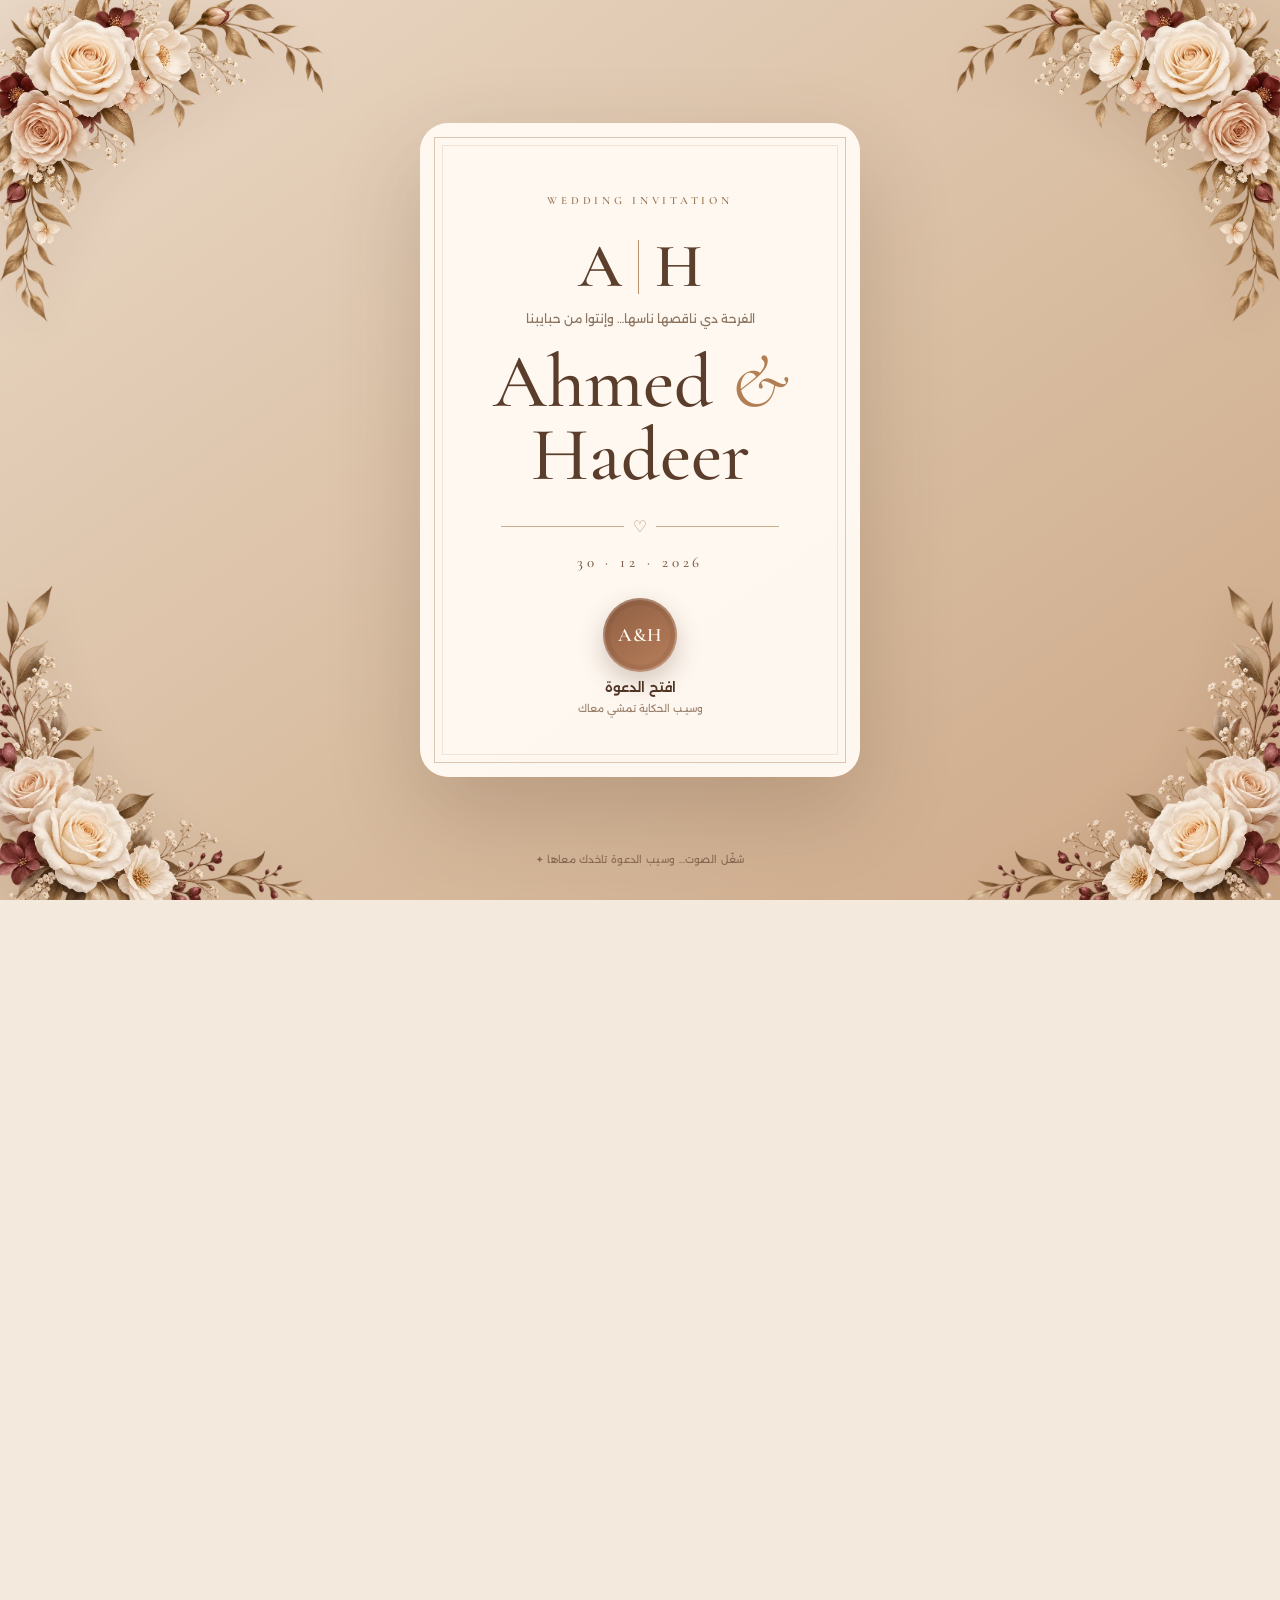
==== commit f2d766ad: "change" ====
--- a/index.html
+++ b/index.html
@@ -6,13 +6,13 @@
   <meta name="viewport" content="width=device-width, initial-scale=1, viewport-fit=cover" />
   <meta name="theme-color" content="#cdb091" />
   <link rel="icon" href="data:image/svg+xml,<svg xmlns=%22http://www.w3.org/2000/svg%22 viewBox=%220 0 100 100%22><text y=%22.9em%22 font-size=%2290%22>🤎</text></svg>">
-  <meta name="description" content="دعوة زفاف Ahmed & Hadder" />
-  <title>Ahmed & Hadder — Wedding Invitation</title>
+  <meta name="description" content="دعوة زفاف Ahmed & Hadeer" />
+  <title>Ahmed & Hadeer — Wedding Invitation</title>
   <link rel="preconnect" href="https://fonts.googleapis.com">
   <link rel="preconnect" href="https://fonts.gstatic.com" crossorigin>
   <link rel="preload" as="image" href="/assets/invitation-cover.webp" type="image/webp" fetchpriority="high">
   <link href="https://fonts.googleapis.com/css2?family=Alexandria:wght@300;400;500;600&family=Cormorant+Garamond:ital,wght@0,400;0,500;0,600;1,500&display=swap" rel="stylesheet">
-  <link rel="stylesheet" href="/styles.css?v=28" />
+  <link rel="stylesheet" href="/styles.css?v=31" />
 </head>
 <body class="locked">
 
@@ -37,7 +37,7 @@
       <span class="intro-kicker">WEDDING INVITATION</span>
       <div class="intro-monogram">A <i></i> H</div>
       <p class="intro-small">الفرحة دي ناقصها ناسها… وإنتوا من حبايبنا</p>
-      <h1>Ahmed <em>&</em> Hadder</h1>
+      <h1>Ahmed <em>&</em> Hadeer</h1>
       <div class="intro-divider"><span></span><b>♡</b><span></span></div>
       <p class="intro-date">30 · 12 · 2026</p>
       <button id="openInvite" class="open-btn" type="button">
@@ -50,7 +50,7 @@
     <p class="intro-note">شغّل الصوت… وسيب الدعوة تاخدك معاها ✦</p>
   </div>
 
-  <audio id="weddingAudio" preload="auto" loop playsinline>
+  <audio id="weddingAudio" preload="none" loop playsinline>
     <source src="/assets/wedding-song.mp3" type="audio/mpeg">
   </audio>
 
@@ -64,7 +64,7 @@
       <figure class="cover-frame">
         <picture>
           <source srcset="/assets/invitation-cover.webp" type="image/webp">
-          <img src="/assets/invitation-cover.jpeg" alt="Ahmed & Hadder wedding invitation" width="1024" height="1536" decoding="async" fetchpriority="high" />
+          <img src="/assets/invitation-cover.jpeg" alt="Ahmed & Hadeer wedding invitation" width="1024" height="1536" decoding="async" fetchpriority="high" />
         </picture>
         <div class="cover-shine"></div>
       </figure>
@@ -85,7 +85,7 @@
       <div class="story-copy reveal">
         <p>عدّت تفاصيل كتير لحد ما وصلنا لليوم ده، بس أكتر حاجة متأكدين منها إننا عايزين نبدأه وسط الناس اللي بنحبهم. عشان كده الدعوة دي مش مجرد ميعاد… دي عشان تكونوا جزء من ذكرى هنفضل فاكرينها طول العمر.</p>
         <p class="story-second">تعالوا افرحوا معانا من قلبكم، اضحكوا وارقصوا وخلو الليلة دي تاخد حقها 🤎</p>
-        <div class="signature">Ahmed <em>&</em> Hadder</div>
+        <div class="signature">Ahmed <em>&</em> Hadeer</div>
       </div>
     </section>
 
@@ -156,7 +156,7 @@
         </div>
         <form id="wishForm" class="wish-form">
           <input id="wishName" type="text" maxlength="30" placeholder="اسمك" required />
-          <textarea id="wishMessage" maxlength="180" placeholder="اكتب اللي نفسك تقوله لـ Ahmed & Hadder…" required></textarea>
+          <textarea id="wishMessage" maxlength="180" placeholder="اكتب اللي نفسك تقوله لـ Ahmed & Hadeer…" required></textarea>
           <button type="submit" class="primary-btn">سيب كلمتك 🤎</button>
         </form>
       </div>
@@ -180,13 +180,13 @@
   <div id="player" class="player local-audio-player" aria-label="تشغيل أو إيقاف موسيقى الفرح">
     <button id="audioToggle" class="audio-toggle" type="button" aria-label="تشغيل أو إيقاف الموسيقى" title="تشغيل / إيقاف الموسيقى">
       <span class="audio-icon audio-icon-play">▶</span>
-      <span class="audio-icon audio-icon-pause">Ⅱ</span>
+      <span class="audio-icon audio-icon-pause">♪</span>
     </button>
   </div>
 
   <div class="scroll-progress" aria-hidden="true"><i id="scrollProgress"></i></div>
   <div id="toast" class="toast" role="status"></div>
 
-  <script src="/app.js?v=28" defer></script>
+  <script src="/app.js?v=31" defer></script>
 </body>
 </html>
--- a/styles.css
+++ b/styles.css
@@ -2358,3 +2358,50 @@
     min-height:44px!important;
   }
 }
+
+
+/* =========================
+   V29 — mobile hearts + fireworks like desktop
+   ========================= */
+@media(max-width:760px){
+  /* Keep both decorative layers active on phones. */
+  .falling-hearts,
+  .falling-stars,
+  .twinkle-stars,
+  .spark-emitter--left,
+  .spark-emitter--right{
+    display:block!important;
+    opacity:1!important;
+    visibility:visible!important;
+  }
+
+  /* More visible hearts on mobile, closer to the desktop mood. */
+  .falling-heart{
+    --heart-size: 13px;
+    filter:drop-shadow(0 5px 10px rgba(92,52,38,.12))!important;
+  }
+
+  /* Stronger side fountains on phones without going too heavy. */
+  .spark-emitter--left,
+  .spark-emitter--right{
+    bottom:-98px!important;
+    height:58vh!important;
+    width:68vw!important;
+    overflow:visible!important;
+  }
+  .spark.left{left:10px!important;bottom:-10px!important;}
+  .spark.right{right:10px!important;bottom:-10px!important;}
+  .spark-emitter--left::before,
+  .spark-emitter--right::before{
+    width:94px!important;
+    height:70px!important;
+    bottom:-12px!important;
+    opacity:.18!important;
+  }
+
+  /* Let the spark pieces breathe a bit more visually on small screens. */
+  .spark{
+    filter:drop-shadow(0 0 8px rgba(255,231,190,.34))!important;
+  }
+}
+\n\n/* =========================\n   V31 — mobile performance pass\n   Keeps all effects, but reduces expensive paint/compositing work.\n   ========================= */\n.scroll-progress i{\n  width:100%!important;\n  transform:scaleX(0);\n  transform-origin:left center;\n  will-change:transform;\n}\n\n@media(max-width:760px){\n  /* Filters on dozens of continuously moving nodes are expensive on mobile GPUs. */\n  .spark,\n  .falling-heart,\n  .falling-star,\n  .twinkle-star,\n  .falling-petal{\n    filter:none!important;\n  }\n\n  /* The spark particles already provide the fountain glow; drop the large blurred layer. */\n  .spark-emitter--left::before,\n  .spark-emitter--right::before{\n    display:none!important;\n  }\n\n  .spark--dot,.spark--streak{\n    box-shadow:0 0 5px rgba(255,226,166,.28)!important;\n  }\n\n  /* Pause decorative compositing only while the finger is actively navigating. */\n  html.mobile-interacting .celebration-fx .spark,\n  html.mobile-interacting .celebration-fx .falling-heart,\n  html.mobile-interacting .celebration-fx .falling-star,\n  html.mobile-interacting .celebration-fx .twinkle-star,\n  html.mobile-interacting .petal-rain .falling-petal{\n    animation-play-state:paused!important;\n  }\n\n  /* Smaller moving layer extents = less off-screen paint while preserving the same visual. */\n  .spark-emitter--left,\n  .spark-emitter--right{\n    width:56vw!important;\n    height:52vh!important;\n  }\n\n  /* Avoid reserving compositor memory for elements that are not always moving. */\n  .cover-frame{will-change:auto!important;}\n  .site.ready .cover-frame{will-change:transform!important;}\n}\n
